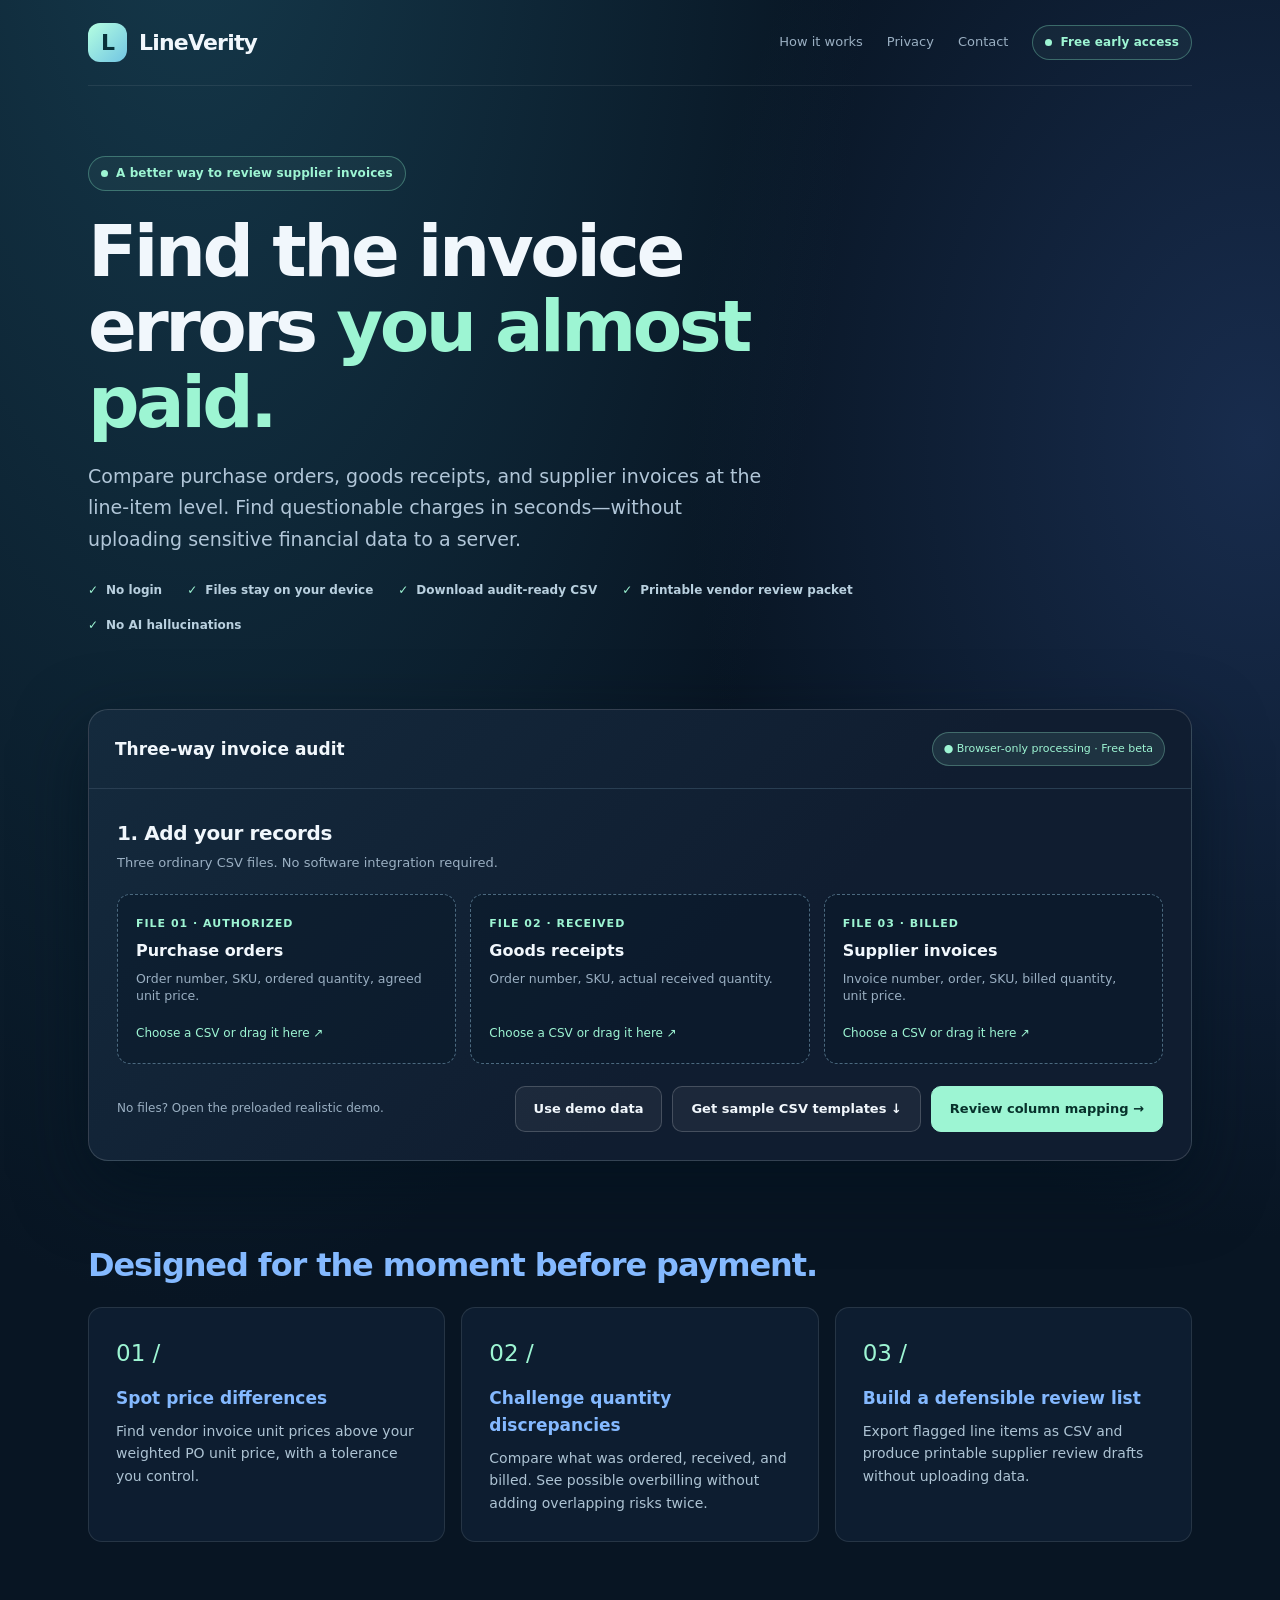
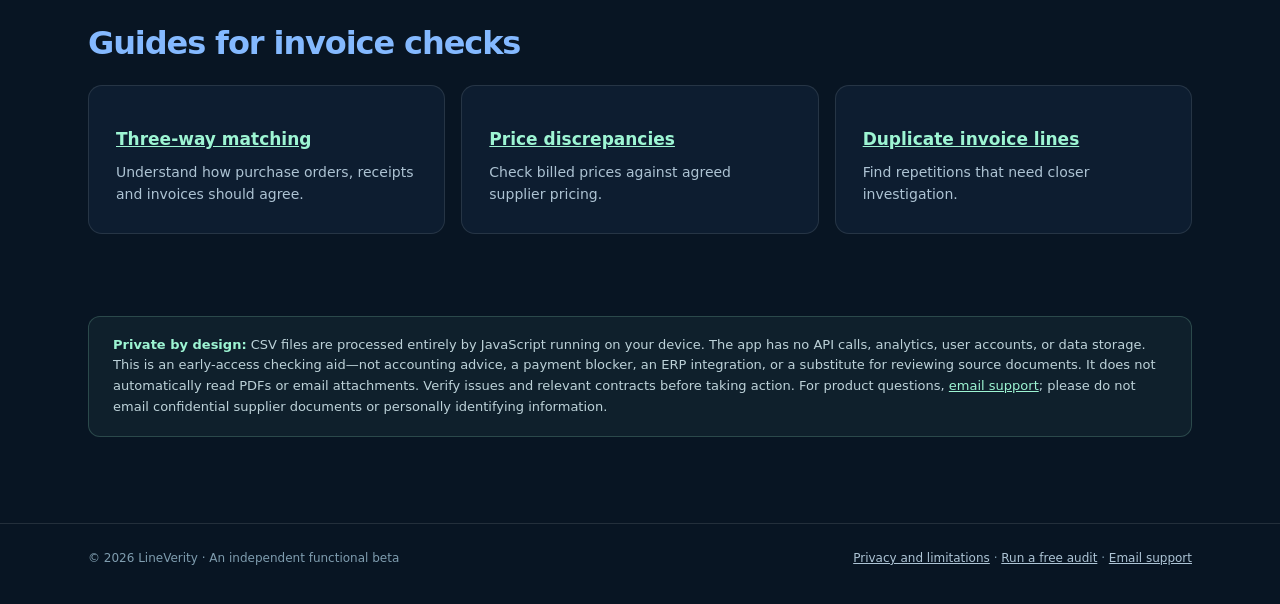
==== index.html @ 04eff2ba "Add isolated LineVerity static website for free Render hosting" ====
<!doctype html>
<html lang="en"><head><meta charset="utf-8"><meta name="viewport" content="width=device-width, initial-scale=1">
<meta name="theme-color" content="#081523"><meta name="description" content="LineVerity privately compares CSV purchase orders, goods receipts and vendor invoices in your browser. Find price differences, invoiced-over-received quantities and possible duplicates. No account or uploads."><title>LineVerity — Find invoice discrepancies before you pay</title>
<link rel="icon" href="favicon.svg" type="image/svg+xml">
<style>
:root{color-scheme:dark;--bg:#081523;--panel:#101f31;--panel2:#14273b;--line:#293e52;--white:#f1f7fc;--muted:#9aafc2;--mint:#9df5d3;--blue:#84b9ff;--orange:#ffc694;--red:#ff9f9f;--shadow:0 24px 70px #02101d99}*{box-sizing:border-box}html{scroll-behavior:smooth}body{margin:0;background:radial-gradient(ellipse at 15% -8%,#15394b 0,transparent 44%),radial-gradient(ellipse at 98% 20%,#182c4d 0,transparent 32%),var(--bg);font:15px/1.6 Inter,ui-sans-serif,system-ui,-apple-system,Segoe UI,Arial;color:var(--white);min-height:100vh}button,input,select{font:inherit}button{cursor:pointer}a{color:var(--mint)}.wrap{max-width:1160px;margin:auto;padding:0 28px}header{height:86px;border-bottom:1px solid #ffffff13;display:flex;align-items:center;justify-content:space-between}.brand{font-size:22px;letter-spacing:-.8px;font-weight:850;color:var(--white);text-decoration:none;display:flex;align-items:center;gap:12px}.mark{width:39px;height:39px;display:inline-grid;place-items:center;background:linear-gradient(135deg,#b5ffe1,#71c5e3);border-radius:12px;color:#07313a;font-weight:900;font-size:22px}.nav{display:flex;align-items:center;gap:24px;font-size:13px}.nav a{color:var(--muted);text-decoration:none}.tag{display:inline-flex;align-items:center;gap:8px;border:1px solid #75ceaf67;color:var(--mint);padding:7px 12px;font-size:12px;border-radius:90px;background:#9ef7d20c;font-weight:650;letter-spacing:.1px}.dot{width:7px;height:7px;border-radius:50%;background:var(--mint)}.hero{padding:70px 0 44px;max-width:800px}.hero h1{font-size:clamp(40px,6vw,72px);letter-spacing:-3.5px;line-height:1.045;margin:23px 0 21px;font-weight:820}.hero h1 span{color:var(--mint)}.hero p{color:#b1c6d8;font-size:19px;line-height:1.65;max-width:680px}.proof{display:flex;flex-wrap:wrap;gap:16px 25px;color:#b9d0df;font-size:12px;font-weight:600;margin-top:26px}.proof span:before{content:'✓';margin-right:8px;color:var(--mint)}.workbench{background:linear-gradient(135deg,#142a3d,#101d30 60%);box-shadow:var(--shadow);border:1px solid #ffffff26;border-radius:20px;overflow:hidden;margin:30px 0 85px}.topbar{display:flex;justify-content:space-between;align-items:center;padding:22px 26px;border-bottom:1px solid var(--line);gap:12px;flex-wrap:wrap}.topbar strong{font-size:17px}.muted{color:var(--muted)}.tiny{font-size:12px}.pill{font-size:11px;border-radius:99px;background:#9df5d31a;border:1px solid #9df5d34a;color:var(--mint);padding:7px 11px}.stage{padding:28px}.sectionhead{display:flex;justify-content:space-between;align-items:baseline;gap:12px}.sectionhead h2{margin:0;font-size:20px;letter-spacing:-.4px}.sectionhead p{margin:4px 0 20px;color:var(--muted);font-size:13px}.files{display:grid;grid-template-columns:repeat(3,1fr);gap:14px}.drop{border:1px dashed #4b697f;border-radius:13px;min-height:170px;padding:20px 18px;background:#08182770;display:flex;flex-direction:column;gap:6px;transition:all .15s;cursor:pointer}.drop:hover,.drop.over{background:#16374b;border-color:var(--mint)}.drop.loaded{border-style:solid;border-color:#91e7c49a;background:#16453630}.drop input{display:none}.drop .number{font-size:11px;color:var(--mint);font-weight:750;letter-spacing:1px}.drop strong{font-size:16px}.drop small{line-height:1.4;color:var(--muted)}.drop .stat{margin-top:auto;font-size:12px;color:var(--mint)}.actions{display:flex;align-items:center;justify-content:space-between;gap:14px;margin-top:22px;flex-wrap:wrap}.actions p{color:var(--muted);font-size:12px;margin:0}.btn{border:1px solid #ffffff2e;padding:12px 18px;border-radius:10px;color:var(--white);background:#ffffff0d;font-weight:700;font-size:13px;transition:.12s}.btn:hover{background:#ffffff22}.btn.primary{background:var(--mint);color:#07312b;border-color:var(--mint)}.btn.primary:hover{background:#ccffe9}.btn:disabled{opacity:.5;cursor:not-allowed}.buttons{display:flex;gap:10px;flex-wrap:wrap}.mapping{margin-top:22px;display:none;border-top:1px solid var(--line);padding-top:24px}.mapping.visible{display:block}.mapping-grids{display:grid;grid-template-columns:repeat(3,1fr);gap:14px}.map-group{border:1px solid var(--line);border-radius:13px;background:#08182790;padding:16px}.map-group h3{margin:0 0 14px;font-size:13px}.map-row{margin:9px 0}.map-row label{font-size:11px;color:#b7cddd;display:block;margin-bottom:3px}.map-row select{width:100%;background:#162b41;color:var(--white);border:1px solid #395066;padding:8px;border-radius:7px;font-size:12px}.advanced{margin-top:14px;display:flex;align-items:center;gap:14px;flex-wrap:wrap}.advanced input{width:90px;background:#081827;color:white;border:1px solid #395066;padding:7px;border-radius:6px}.alert{display:none;margin:16px 0 0;border:1px solid #ffb8a758;border-radius:10px;background:#4b252544;color:#ffd6c6;padding:13px 16px;font-size:13px}.alert.visible{display:block}.results{display:none;border-top:1px solid var(--line);padding:28px}.results.visible{display:block}.metrics{display:grid;grid-template-columns:repeat(4,1fr);gap:12px}.metric{border:1px solid var(--line);border-radius:12px;padding:18px;background:#08182799}.metric b{display:block;font-size:28px;line-height:1.3;letter-spacing:-1px}.metric small{color:var(--muted)}.metric.emphasis b{color:var(--mint)}.resulthead{display:flex;align-items:center;justify-content:space-between;gap:12px;flex-wrap:wrap;margin:28px 0 14px}.resulthead h3{margin:0;font-size:17px}.tablewrap{overflow:auto;border:1px solid var(--line);border-radius:10px}table{width:100%;border-collapse:collapse;min-width:860px;font-size:12px}th,td{padding:12px 14px;text-align:left;border-bottom:1px solid #ffffff15;vertical-align:top}th{background:#21354a;color:#c6daea;font-size:11px;letter-spacing:.4px;text-transform:uppercase}tr:last-child td{border-bottom:0}td{color:#dce9f2}.issuecode{font-weight:750;color:var(--orange)}.high{color:var(--red)}.review{color:var(--orange)}.info{color:var(--blue)}.disclaimer{margin-top:18px;padding:15px 18px;background:#203247;border-radius:10px;color:#bcd0e1;font-size:12px;line-height:1.65}section.info{padding:0 0 82px}.info h2{font-size:32px;line-height:1.2;letter-spacing:-1.1px;margin:0 0 22px}.value-grid{display:grid;grid-template-columns:repeat(3,1fr);gap:16px}.value{background:#102236b9;border:1px solid #ffffff1a;border-radius:14px;padding:27px}.value span{font-size:23px;color:var(--mint)}.value h3{margin:13px 0 8px;font-size:17px}.value p{color:#adc3d3;margin:0;font-size:14px}.footer{border-top:1px solid #ffffff1c;padding:25px 0 36px;color:#7f9daf;font-size:12px}.footer .wrap{display:flex;gap:12px;justify-content:space-between;flex-wrap:wrap}.footer a{color:#adc4d5}.note{padding:18px 24px;border-radius:12px;background:#9df5d30d;border:1px solid #9df5d330;color:#bdd2d9;margin:0 0 86px;font-size:13px}.note strong{color:var(--mint)}.checkbox{display:flex;gap:8px;align-items:center} .sr-only{position:absolute;width:1px;height:1px;padding:0;margin:-1px;overflow:hidden;clip:rect(0,0,0,0);white-space:nowrap;border:0}
@media(max-width:850px){.files,.mapping-grids,.value-grid{grid-template-columns:1fr}.metrics{grid-template-columns:1fr 1fr}.hero{padding-top:42px}.hero h1{letter-spacing:-2px}.nav a{display:none}.stage{padding:20px}.results{padding:20px}.topbar{padding:18px 20px}}
@media(max-width:470px){.metrics{grid-template-columns:1fr 1fr}.metric{padding:13px}.metric b{font-size:23px}.hero p{font-size:16px}.btn{padding:11px 13px}}
</style></head>
<body><div class="wrap"><header><a href="#" class="brand"><span class="mark">L</span> LineVerity</a><nav class="nav"><a href="#how">How it works</a><a href="#privacy">Privacy</a><a href="mailto:brendenlea05ai@gmail.com?subject=LineVerity%20support">Contact</a><span class="tag"><span class="dot"></span> Free early access</span></nav></header>
<main><div class="hero"><span class="tag"><span class="dot"></span> A better way to review supplier invoices</span><h1>Find the invoice errors <span>you almost paid.</span></h1><p>Compare purchase orders, goods receipts, and supplier invoices at the line-item level. Find questionable charges in seconds—without uploading sensitive financial data to a server.</p><div class="proof"><span>No login</span><span>Files stay on your device</span><span>Download audit-ready CSV</span><span>Printable vendor review packet</span><span>No AI hallucinations</span></div></div>
<div class="workbench" id="app"><div class="topbar"><strong>Three-way invoice audit</strong><div class="pill">● Browser-only processing · Free beta</div></div><div class="stage"><div class="sectionhead"><div><h2>1. Add your records</h2><p>Three ordinary CSV files. No software integration required.</p></div></div><div class="files">
<label class="drop" id="drop-po"><span class="number">FILE 01 · AUTHORIZED</span><strong>Purchase orders</strong><small>Order number, SKU, ordered quantity, agreed unit price.</small><input type="file" id="file-po" accept=".csv,text/csv"><span class="stat" id="stat-po">Choose a CSV or drag it here ↗</span></label>
<label class="drop" id="drop-receipts"><span class="number">FILE 02 · RECEIVED</span><strong>Goods receipts</strong><small>Order number, SKU, actual received quantity.</small><input type="file" id="file-receipts" accept=".csv,text/csv"><span class="stat" id="stat-receipts">Choose a CSV or drag it here ↗</span></label>
<label class="drop" id="drop-invoices"><span class="number">FILE 03 · BILLED</span><strong>Supplier invoices</strong><small>Invoice number, order, SKU, billed quantity, unit price.</small><input type="file" id="file-invoices" accept=".csv,text/csv"><span class="stat" id="stat-invoices">Choose a CSV or drag it here ↗</span></label></div>
<div class="actions"><p>No files? Open the preloaded realistic demo.</p><div class="buttons"><button class="btn" id="demo">Use demo data</button><button class="btn" id="template">Get sample CSV templates ↓</button><button class="btn primary" id="mapButton">Review column mapping →</button></div></div>
<div class="mapping" id="mapping"><div class="sectionhead"><div><h2>2. Confirm column mapping</h2><p>We detect common headers. Change any incorrect match before running.</p></div></div><div class="mapping-grids" id="mappingGrids"></div><div class="advanced"><label>Unit price tolerance ($ / unit): <input type="number" id="tolerance" value="0.01" min="0" step="0.01"></label><span class="tiny muted">Strict PO + SKU matching · Accepted quantities only · No automatic approvals</span></div><div class="actions"><p>Large files run locally in your browser, not in the cloud.</p><button class="btn primary" id="run">Run private audit →</button></div></div><div class="alert" role="alert" id="error"></div></div>
<div class="results" id="results"><div class="sectionhead"><div><h2>3. Your audit report</h2><p>Amounts are potential discrepancies to investigate—not guaranteed recoveries.</p></div></div><div class="metrics"><div class="metric emphasis"><b id="exposure">$0</b><small>Possible exposure*</small></div><div class="metric"><b id="flagged">0</b><small>Flagged PO / SKU combinations</small></div><div class="metric"><b id="review">0</b><small>Other combinations needing review</small></div><div class="metric"><b id="matched">0</b><small>Fully matched combinations</small></div></div><div class="resulthead"><h3>Discrepancies and review notes</h3><div class="buttons"><button class="btn" id="copySummary">Copy summary</button><button class="btn" id="packet">Download review packet ↓</button><button class="btn primary" id="downloadReport">Download report CSV ↓</button></div></div><div class="tablewrap"><table><thead><tr><th>Priority</th><th>Issue</th><th>Purchase order</th><th>SKU</th><th>Poss. exposure</th><th>What to check</th></tr></thead><tbody id="issueTable"></tbody></table></div><p class="disclaimer" id="reportDisclaimer"></p></div></div>
<section class="info" id="how"><h2>Designed for the moment before payment.</h2><div class="value-grid"><div class="value"><span>01 /</span><h3>Spot price differences</h3><p>Find vendor invoice unit prices above your weighted PO unit price, with a tolerance you control.</p></div><div class="value"><span>02 /</span><h3>Challenge quantity discrepancies</h3><p>Compare what was ordered, received, and billed. See possible overbilling without adding overlapping risks twice.</p></div><div class="value"><span>03 /</span><h3>Build a defensible review list</h3><p>Export flagged line items as CSV and produce printable supplier review drafts without uploading data.</p></div></div></section>
<section class="info" id="guides"><h2>Guides for invoice checks</h2><div class="value-grid"><div class="value"><h3><a href="/guides/three-way-match.html">Three-way matching</a></h3><p>Understand how purchase orders, receipts and invoices should agree.</p></div><div class="value"><h3><a href="/guides/invoice-price-variance.html">Price discrepancies</a></h3><p>Check billed prices against agreed supplier pricing.</p></div><div class="value"><h3><a href="/guides/duplicate-invoice-lines.html">Duplicate invoice lines</a></h3><p>Find repetitions that need closer investigation.</p></div></div></section><div class="note" id="privacy"><strong>Private by design:</strong> CSV files are processed entirely by JavaScript running on your device. The app has no API calls, analytics, user accounts, or data storage. This is an early-access checking aid—not accounting advice, a payment blocker, an ERP integration, or a substitute for reviewing source documents. It does not automatically read PDFs or email attachments. Verify issues and relevant contracts before taking action. For product questions, <a href="mailto:brendenlea05ai@gmail.com?subject=LineVerity%20support">email support</a>; please do not email confidential supplier documents or personally identifying information.</div>
</main></div><footer class="footer"><div class="wrap"><div>© 2026 LineVerity · An independent functional beta</div><div><a href="#privacy">Privacy and limitations</a> · <a href="#app">Run a free audit</a> · <a href="mailto:brendenlea05ai@gmail.com?subject=LineVerity%20support">Email support</a></div></div></footer>
<script src="engine.js"></script><script src="packet.js"></script><script src="app.js"></script></body></html>
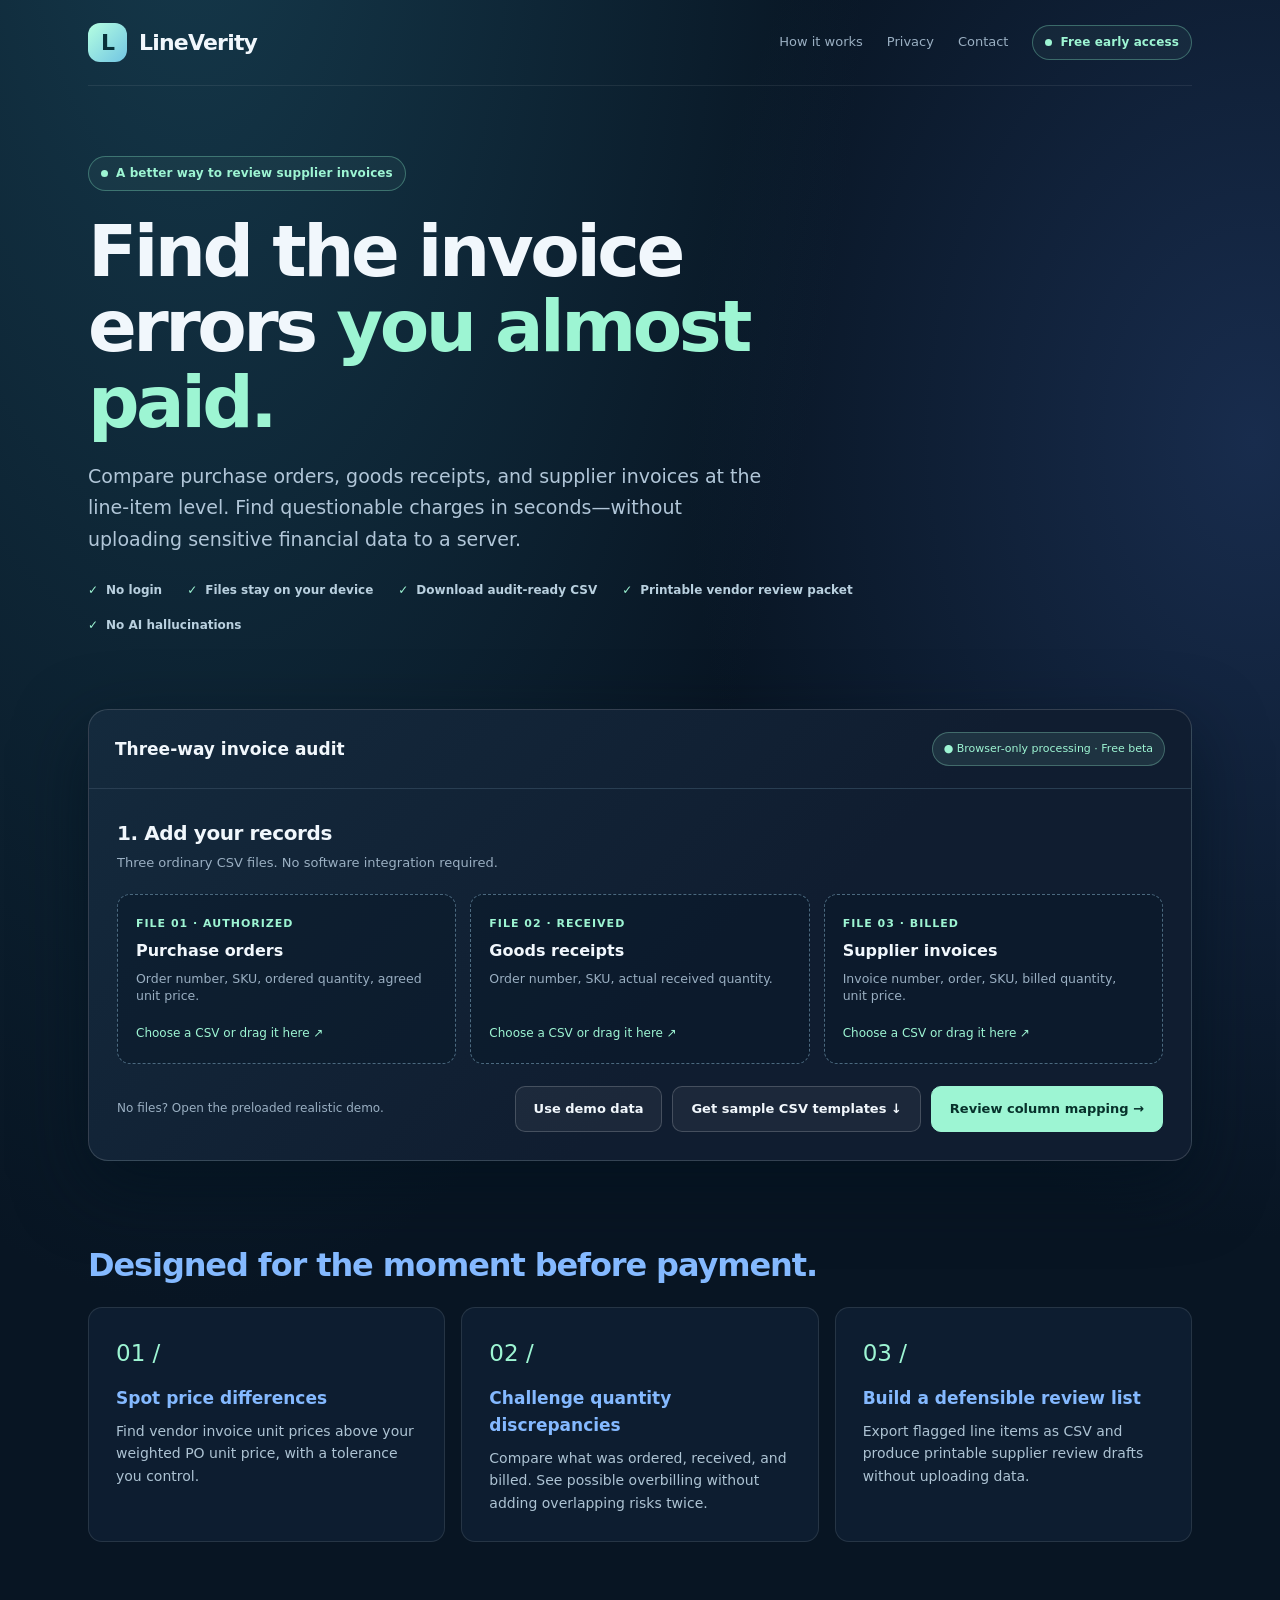
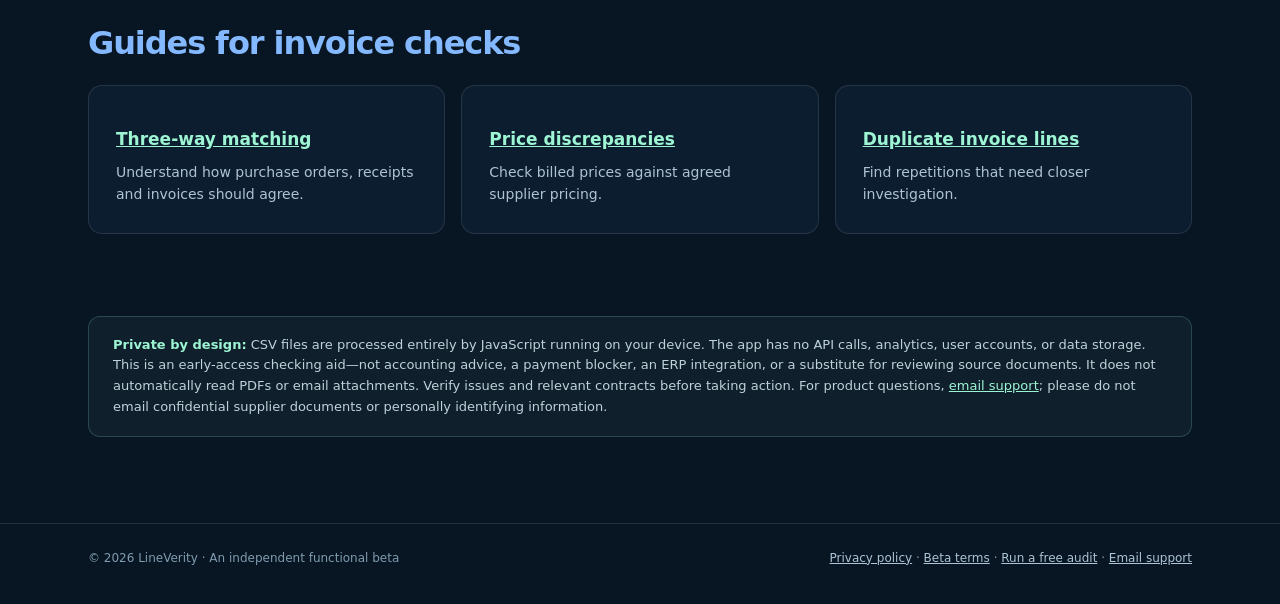
==== commit 5630af70: "Link beta terms and privacy from LineVerity homepage" ====
--- a/index.html
+++ b/index.html
@@ -18,5 +18,5 @@
 <div class="results" id="results"><div class="sectionhead"><div><h2>3. Your audit report</h2><p>Amounts are potential discrepancies to investigate—not guaranteed recoveries.</p></div></div><div class="metrics"><div class="metric emphasis"><b id="exposure">$0</b><small>Possible exposure*</small></div><div class="metric"><b id="flagged">0</b><small>Flagged PO / SKU combinations</small></div><div class="metric"><b id="review">0</b><small>Other combinations needing review</small></div><div class="metric"><b id="matched">0</b><small>Fully matched combinations</small></div></div><div class="resulthead"><h3>Discrepancies and review notes</h3><div class="buttons"><button class="btn" id="copySummary">Copy summary</button><button class="btn" id="packet">Download review packet ↓</button><button class="btn primary" id="downloadReport">Download report CSV ↓</button></div></div><div class="tablewrap"><table><thead><tr><th>Priority</th><th>Issue</th><th>Purchase order</th><th>SKU</th><th>Poss. exposure</th><th>What to check</th></tr></thead><tbody id="issueTable"></tbody></table></div><p class="disclaimer" id="reportDisclaimer"></p></div></div>
 <section class="info" id="how"><h2>Designed for the moment before payment.</h2><div class="value-grid"><div class="value"><span>01 /</span><h3>Spot price differences</h3><p>Find vendor invoice unit prices above your weighted PO unit price, with a tolerance you control.</p></div><div class="value"><span>02 /</span><h3>Challenge quantity discrepancies</h3><p>Compare what was ordered, received, and billed. See possible overbilling without adding overlapping risks twice.</p></div><div class="value"><span>03 /</span><h3>Build a defensible review list</h3><p>Export flagged line items as CSV and produce printable supplier review drafts without uploading data.</p></div></div></section>
 <section class="info" id="guides"><h2>Guides for invoice checks</h2><div class="value-grid"><div class="value"><h3><a href="/guides/three-way-match.html">Three-way matching</a></h3><p>Understand how purchase orders, receipts and invoices should agree.</p></div><div class="value"><h3><a href="/guides/invoice-price-variance.html">Price discrepancies</a></h3><p>Check billed prices against agreed supplier pricing.</p></div><div class="value"><h3><a href="/guides/duplicate-invoice-lines.html">Duplicate invoice lines</a></h3><p>Find repetitions that need closer investigation.</p></div></div></section><div class="note" id="privacy"><strong>Private by design:</strong> CSV files are processed entirely by JavaScript running on your device. The app has no API calls, analytics, user accounts, or data storage. This is an early-access checking aid—not accounting advice, a payment blocker, an ERP integration, or a substitute for reviewing source documents. It does not automatically read PDFs or email attachments. Verify issues and relevant contracts before taking action. For product questions, <a href="mailto:brendenlea05ai@gmail.com?subject=LineVerity%20support">email support</a>; please do not email confidential supplier documents or personally identifying information.</div>
-</main></div><footer class="footer"><div class="wrap"><div>© 2026 LineVerity · An independent functional beta</div><div><a href="#privacy">Privacy and limitations</a> · <a href="#app">Run a free audit</a> · <a href="mailto:brendenlea05ai@gmail.com?subject=LineVerity%20support">Email support</a></div></div></footer>
-<script src="engine.js"></script><script src="packet.js"></script><script src="app.js"></script></body></html>
+</main></div><footer class="footer"><div class="wrap"><div>© 2026 LineVerity · An independent functional beta</div><div><a href="/privacy.html">Privacy policy</a> · <a href="/terms.html">Beta terms</a> · <a href="#app">Run a free audit</a> · <a href="mailto:brendenlea05ai@gmail.com?subject=LineVerity%20support">Email support</a></div></div></footer>
+<script src="engine.js"></script><script src="packet.js"></script><script src="app.js"></script></body></html>
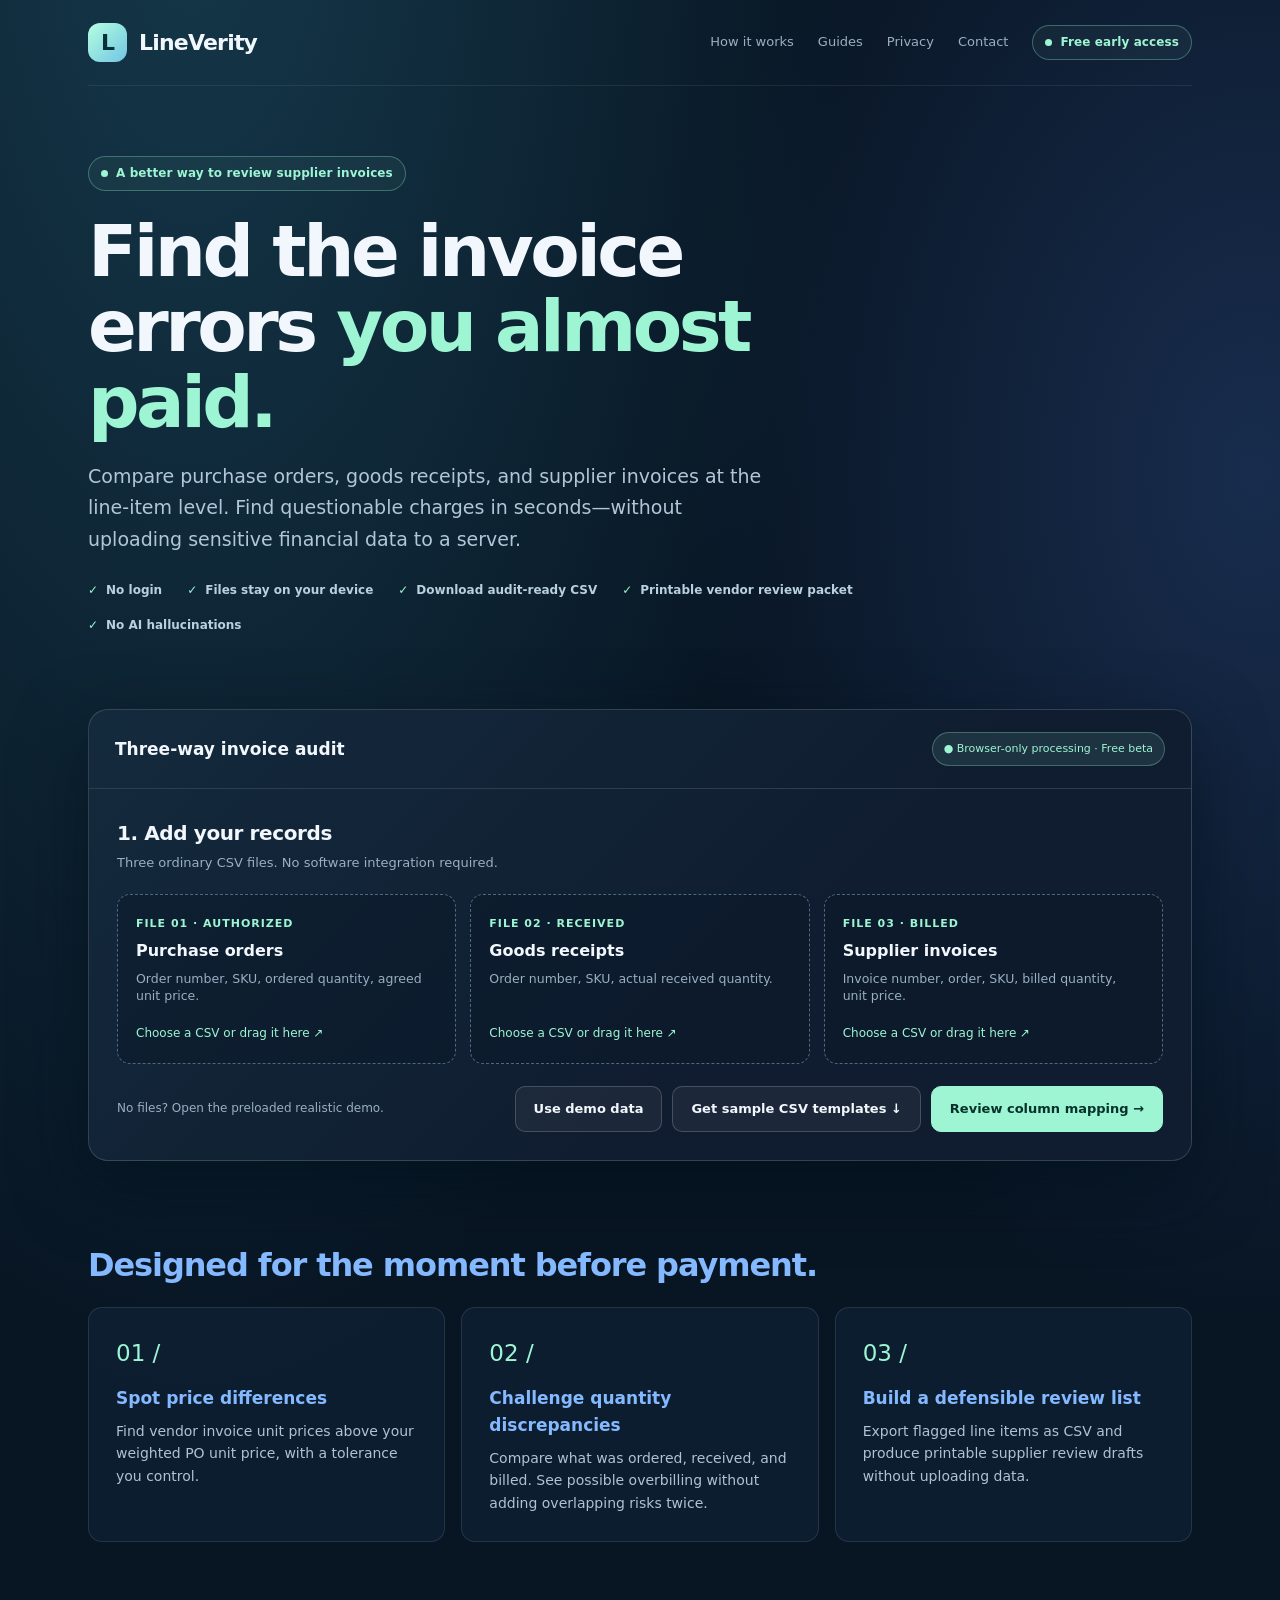
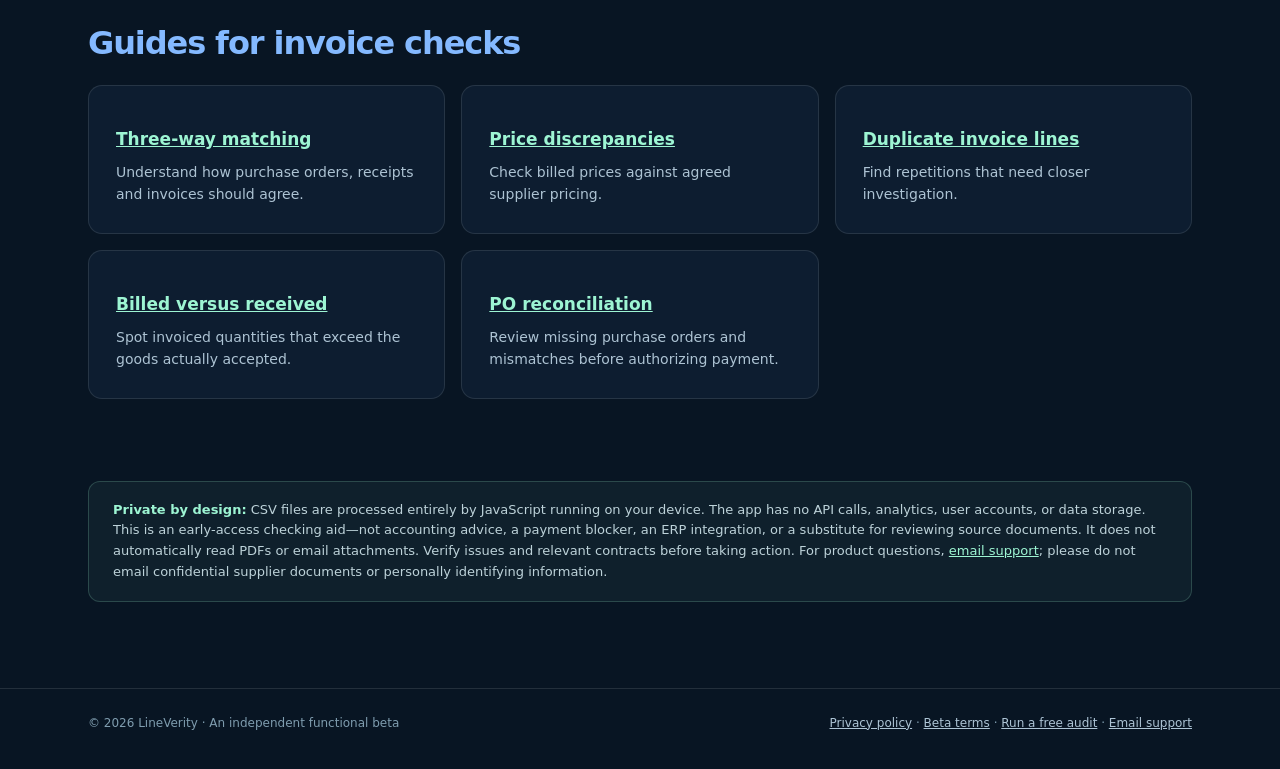
==== commit 9f059b82: "Add canonical metadata and surface complete invoice review guide set" ====
--- a/index.html
+++ b/index.html
@@ -1,13 +1,13 @@
 <!doctype html>
 <html lang="en"><head><meta charset="utf-8"><meta name="viewport" content="width=device-width, initial-scale=1">
-<meta name="theme-color" content="#081523"><meta name="description" content="LineVerity privately compares CSV purchase orders, goods receipts and vendor invoices in your browser. Find price differences, invoiced-over-received quantities and possible duplicates. No account or uploads."><title>LineVerity — Find invoice discrepancies before you pay</title>
+<meta name="theme-color" content="#081523"><link rel="canonical" href="https://earnest-sprite-f58253.netlify.app/"><meta property="og:type" content="website"><meta property="og:title" content="LineVerity — Free private invoice CSV checker"><meta property="og:description" content="Compare purchase orders, receiving records and vendor invoices locally in your browser. Download a discrepancy report without uploading sensitive CSVs."><meta property="og:url" content="https://earnest-sprite-f58253.netlify.app/"><meta name="description" content="LineVerity privately compares CSV purchase orders, goods receipts and vendor invoices in your browser. Find price differences, invoiced-over-received quantities and possible duplicates. No account or uploads."><title>LineVerity — Find invoice discrepancies before you pay</title>
 <link rel="icon" href="favicon.svg" type="image/svg+xml">
 <style>
 :root{color-scheme:dark;--bg:#081523;--panel:#101f31;--panel2:#14273b;--line:#293e52;--white:#f1f7fc;--muted:#9aafc2;--mint:#9df5d3;--blue:#84b9ff;--orange:#ffc694;--red:#ff9f9f;--shadow:0 24px 70px #02101d99}*{box-sizing:border-box}html{scroll-behavior:smooth}body{margin:0;background:radial-gradient(ellipse at 15% -8%,#15394b 0,transparent 44%),radial-gradient(ellipse at 98% 20%,#182c4d 0,transparent 32%),var(--bg);font:15px/1.6 Inter,ui-sans-serif,system-ui,-apple-system,Segoe UI,Arial;color:var(--white);min-height:100vh}button,input,select{font:inherit}button{cursor:pointer}a{color:var(--mint)}.wrap{max-width:1160px;margin:auto;padding:0 28px}header{height:86px;border-bottom:1px solid #ffffff13;display:flex;align-items:center;justify-content:space-between}.brand{font-size:22px;letter-spacing:-.8px;font-weight:850;color:var(--white);text-decoration:none;display:flex;align-items:center;gap:12px}.mark{width:39px;height:39px;display:inline-grid;place-items:center;background:linear-gradient(135deg,#b5ffe1,#71c5e3);border-radius:12px;color:#07313a;font-weight:900;font-size:22px}.nav{display:flex;align-items:center;gap:24px;font-size:13px}.nav a{color:var(--muted);text-decoration:none}.tag{display:inline-flex;align-items:center;gap:8px;border:1px solid #75ceaf67;color:var(--mint);padding:7px 12px;font-size:12px;border-radius:90px;background:#9ef7d20c;font-weight:650;letter-spacing:.1px}.dot{width:7px;height:7px;border-radius:50%;background:var(--mint)}.hero{padding:70px 0 44px;max-width:800px}.hero h1{font-size:clamp(40px,6vw,72px);letter-spacing:-3.5px;line-height:1.045;margin:23px 0 21px;font-weight:820}.hero h1 span{color:var(--mint)}.hero p{color:#b1c6d8;font-size:19px;line-height:1.65;max-width:680px}.proof{display:flex;flex-wrap:wrap;gap:16px 25px;color:#b9d0df;font-size:12px;font-weight:600;margin-top:26px}.proof span:before{content:'✓';margin-right:8px;color:var(--mint)}.workbench{background:linear-gradient(135deg,#142a3d,#101d30 60%);box-shadow:var(--shadow);border:1px solid #ffffff26;border-radius:20px;overflow:hidden;margin:30px 0 85px}.topbar{display:flex;justify-content:space-between;align-items:center;padding:22px 26px;border-bottom:1px solid var(--line);gap:12px;flex-wrap:wrap}.topbar strong{font-size:17px}.muted{color:var(--muted)}.tiny{font-size:12px}.pill{font-size:11px;border-radius:99px;background:#9df5d31a;border:1px solid #9df5d34a;color:var(--mint);padding:7px 11px}.stage{padding:28px}.sectionhead{display:flex;justify-content:space-between;align-items:baseline;gap:12px}.sectionhead h2{margin:0;font-size:20px;letter-spacing:-.4px}.sectionhead p{margin:4px 0 20px;color:var(--muted);font-size:13px}.files{display:grid;grid-template-columns:repeat(3,1fr);gap:14px}.drop{border:1px dashed #4b697f;border-radius:13px;min-height:170px;padding:20px 18px;background:#08182770;display:flex;flex-direction:column;gap:6px;transition:all .15s;cursor:pointer}.drop:hover,.drop.over{background:#16374b;border-color:var(--mint)}.drop.loaded{border-style:solid;border-color:#91e7c49a;background:#16453630}.drop input{display:none}.drop .number{font-size:11px;color:var(--mint);font-weight:750;letter-spacing:1px}.drop strong{font-size:16px}.drop small{line-height:1.4;color:var(--muted)}.drop .stat{margin-top:auto;font-size:12px;color:var(--mint)}.actions{display:flex;align-items:center;justify-content:space-between;gap:14px;margin-top:22px;flex-wrap:wrap}.actions p{color:var(--muted);font-size:12px;margin:0}.btn{border:1px solid #ffffff2e;padding:12px 18px;border-radius:10px;color:var(--white);background:#ffffff0d;font-weight:700;font-size:13px;transition:.12s}.btn:hover{background:#ffffff22}.btn.primary{background:var(--mint);color:#07312b;border-color:var(--mint)}.btn.primary:hover{background:#ccffe9}.btn:disabled{opacity:.5;cursor:not-allowed}.buttons{display:flex;gap:10px;flex-wrap:wrap}.mapping{margin-top:22px;display:none;border-top:1px solid var(--line);padding-top:24px}.mapping.visible{display:block}.mapping-grids{display:grid;grid-template-columns:repeat(3,1fr);gap:14px}.map-group{border:1px solid var(--line);border-radius:13px;background:#08182790;padding:16px}.map-group h3{margin:0 0 14px;font-size:13px}.map-row{margin:9px 0}.map-row label{font-size:11px;color:#b7cddd;display:block;margin-bottom:3px}.map-row select{width:100%;background:#162b41;color:var(--white);border:1px solid #395066;padding:8px;border-radius:7px;font-size:12px}.advanced{margin-top:14px;display:flex;align-items:center;gap:14px;flex-wrap:wrap}.advanced input{width:90px;background:#081827;color:white;border:1px solid #395066;padding:7px;border-radius:6px}.alert{display:none;margin:16px 0 0;border:1px solid #ffb8a758;border-radius:10px;background:#4b252544;color:#ffd6c6;padding:13px 16px;font-size:13px}.alert.visible{display:block}.results{display:none;border-top:1px solid var(--line);padding:28px}.results.visible{display:block}.metrics{display:grid;grid-template-columns:repeat(4,1fr);gap:12px}.metric{border:1px solid var(--line);border-radius:12px;padding:18px;background:#08182799}.metric b{display:block;font-size:28px;line-height:1.3;letter-spacing:-1px}.metric small{color:var(--muted)}.metric.emphasis b{color:var(--mint)}.resulthead{display:flex;align-items:center;justify-content:space-between;gap:12px;flex-wrap:wrap;margin:28px 0 14px}.resulthead h3{margin:0;font-size:17px}.tablewrap{overflow:auto;border:1px solid var(--line);border-radius:10px}table{width:100%;border-collapse:collapse;min-width:860px;font-size:12px}th,td{padding:12px 14px;text-align:left;border-bottom:1px solid #ffffff15;vertical-align:top}th{background:#21354a;color:#c6daea;font-size:11px;letter-spacing:.4px;text-transform:uppercase}tr:last-child td{border-bottom:0}td{color:#dce9f2}.issuecode{font-weight:750;color:var(--orange)}.high{color:var(--red)}.review{color:var(--orange)}.info{color:var(--blue)}.disclaimer{margin-top:18px;padding:15px 18px;background:#203247;border-radius:10px;color:#bcd0e1;font-size:12px;line-height:1.65}section.info{padding:0 0 82px}.info h2{font-size:32px;line-height:1.2;letter-spacing:-1.1px;margin:0 0 22px}.value-grid{display:grid;grid-template-columns:repeat(3,1fr);gap:16px}.value{background:#102236b9;border:1px solid #ffffff1a;border-radius:14px;padding:27px}.value span{font-size:23px;color:var(--mint)}.value h3{margin:13px 0 8px;font-size:17px}.value p{color:#adc3d3;margin:0;font-size:14px}.footer{border-top:1px solid #ffffff1c;padding:25px 0 36px;color:#7f9daf;font-size:12px}.footer .wrap{display:flex;gap:12px;justify-content:space-between;flex-wrap:wrap}.footer a{color:#adc4d5}.note{padding:18px 24px;border-radius:12px;background:#9df5d30d;border:1px solid #9df5d330;color:#bdd2d9;margin:0 0 86px;font-size:13px}.note strong{color:var(--mint)}.checkbox{display:flex;gap:8px;align-items:center} .sr-only{position:absolute;width:1px;height:1px;padding:0;margin:-1px;overflow:hidden;clip:rect(0,0,0,0);white-space:nowrap;border:0}
 @media(max-width:850px){.files,.mapping-grids,.value-grid{grid-template-columns:1fr}.metrics{grid-template-columns:1fr 1fr}.hero{padding-top:42px}.hero h1{letter-spacing:-2px}.nav a{display:none}.stage{padding:20px}.results{padding:20px}.topbar{padding:18px 20px}}
 @media(max-width:470px){.metrics{grid-template-columns:1fr 1fr}.metric{padding:13px}.metric b{font-size:23px}.hero p{font-size:16px}.btn{padding:11px 13px}}
 </style></head>
-<body><div class="wrap"><header><a href="#" class="brand"><span class="mark">L</span> LineVerity</a><nav class="nav"><a href="#how">How it works</a><a href="#privacy">Privacy</a><a href="mailto:brendenlea05ai@gmail.com?subject=LineVerity%20support">Contact</a><span class="tag"><span class="dot"></span> Free early access</span></nav></header>
+<body><div class="wrap"><header><a href="#" class="brand"><span class="mark">L</span> LineVerity</a><nav class="nav"><a href="#how">How it works</a><a href="#guides">Guides</a><a href="#privacy">Privacy</a><a href="mailto:brendenlea05ai@gmail.com?subject=LineVerity%20support">Contact</a><span class="tag"><span class="dot"></span> Free early access</span></nav></header>
 <main><div class="hero"><span class="tag"><span class="dot"></span> A better way to review supplier invoices</span><h1>Find the invoice errors <span>you almost paid.</span></h1><p>Compare purchase orders, goods receipts, and supplier invoices at the line-item level. Find questionable charges in seconds—without uploading sensitive financial data to a server.</p><div class="proof"><span>No login</span><span>Files stay on your device</span><span>Download audit-ready CSV</span><span>Printable vendor review packet</span><span>No AI hallucinations</span></div></div>
 <div class="workbench" id="app"><div class="topbar"><strong>Three-way invoice audit</strong><div class="pill">● Browser-only processing · Free beta</div></div><div class="stage"><div class="sectionhead"><div><h2>1. Add your records</h2><p>Three ordinary CSV files. No software integration required.</p></div></div><div class="files">
 <label class="drop" id="drop-po"><span class="number">FILE 01 · AUTHORIZED</span><strong>Purchase orders</strong><small>Order number, SKU, ordered quantity, agreed unit price.</small><input type="file" id="file-po" accept=".csv,text/csv"><span class="stat" id="stat-po">Choose a CSV or drag it here ↗</span></label>
@@ -17,6 +17,6 @@
 <div class="mapping" id="mapping"><div class="sectionhead"><div><h2>2. Confirm column mapping</h2><p>We detect common headers. Change any incorrect match before running.</p></div></div><div class="mapping-grids" id="mappingGrids"></div><div class="advanced"><label>Unit price tolerance ($ / unit): <input type="number" id="tolerance" value="0.01" min="0" step="0.01"></label><span class="tiny muted">Strict PO + SKU matching · Accepted quantities only · No automatic approvals</span></div><div class="actions"><p>Large files run locally in your browser, not in the cloud.</p><button class="btn primary" id="run">Run private audit →</button></div></div><div class="alert" role="alert" id="error"></div></div>
 <div class="results" id="results"><div class="sectionhead"><div><h2>3. Your audit report</h2><p>Amounts are potential discrepancies to investigate—not guaranteed recoveries.</p></div></div><div class="metrics"><div class="metric emphasis"><b id="exposure">$0</b><small>Possible exposure*</small></div><div class="metric"><b id="flagged">0</b><small>Flagged PO / SKU combinations</small></div><div class="metric"><b id="review">0</b><small>Other combinations needing review</small></div><div class="metric"><b id="matched">0</b><small>Fully matched combinations</small></div></div><div class="resulthead"><h3>Discrepancies and review notes</h3><div class="buttons"><button class="btn" id="copySummary">Copy summary</button><button class="btn" id="packet">Download review packet ↓</button><button class="btn primary" id="downloadReport">Download report CSV ↓</button></div></div><div class="tablewrap"><table><thead><tr><th>Priority</th><th>Issue</th><th>Purchase order</th><th>SKU</th><th>Poss. exposure</th><th>What to check</th></tr></thead><tbody id="issueTable"></tbody></table></div><p class="disclaimer" id="reportDisclaimer"></p></div></div>
 <section class="info" id="how"><h2>Designed for the moment before payment.</h2><div class="value-grid"><div class="value"><span>01 /</span><h3>Spot price differences</h3><p>Find vendor invoice unit prices above your weighted PO unit price, with a tolerance you control.</p></div><div class="value"><span>02 /</span><h3>Challenge quantity discrepancies</h3><p>Compare what was ordered, received, and billed. See possible overbilling without adding overlapping risks twice.</p></div><div class="value"><span>03 /</span><h3>Build a defensible review list</h3><p>Export flagged line items as CSV and produce printable supplier review drafts without uploading data.</p></div></div></section>
-<section class="info" id="guides"><h2>Guides for invoice checks</h2><div class="value-grid"><div class="value"><h3><a href="/guides/three-way-match.html">Three-way matching</a></h3><p>Understand how purchase orders, receipts and invoices should agree.</p></div><div class="value"><h3><a href="/guides/invoice-price-variance.html">Price discrepancies</a></h3><p>Check billed prices against agreed supplier pricing.</p></div><div class="value"><h3><a href="/guides/duplicate-invoice-lines.html">Duplicate invoice lines</a></h3><p>Find repetitions that need closer investigation.</p></div></div></section><div class="note" id="privacy"><strong>Private by design:</strong> CSV files are processed entirely by JavaScript running on your device. The app has no API calls, analytics, user accounts, or data storage. This is an early-access checking aid—not accounting advice, a payment blocker, an ERP integration, or a substitute for reviewing source documents. It does not automatically read PDFs or email attachments. Verify issues and relevant contracts before taking action. For product questions, <a href="mailto:brendenlea05ai@gmail.com?subject=LineVerity%20support">email support</a>; please do not email confidential supplier documents or personally identifying information.</div>
+<section class="info" id="guides"><h2>Guides for invoice checks</h2><div class="value-grid"><div class="value"><h3><a href="/guides/three-way-match.html">Three-way matching</a></h3><p>Understand how purchase orders, receipts and invoices should agree.</p></div><div class="value"><h3><a href="/guides/invoice-price-variance.html">Price discrepancies</a></h3><p>Check billed prices against agreed supplier pricing.</p></div><div class="value"><h3><a href="/guides/duplicate-invoice-lines.html">Duplicate invoice lines</a></h3><p>Find repetitions that need closer investigation.</p></div><div class="value"><h3><a href="/guides/billed-vs-received.html">Billed versus received</a></h3><p>Spot invoiced quantities that exceed the goods actually accepted.</p></div><div class="value"><h3><a href="/guides/purchase-order-reconciliation.html">PO reconciliation</a></h3><p>Review missing purchase orders and mismatches before authorizing payment.</p></div></div></section><div class="note" id="privacy"><strong>Private by design:</strong> CSV files are processed entirely by JavaScript running on your device. The app has no API calls, analytics, user accounts, or data storage. This is an early-access checking aid—not accounting advice, a payment blocker, an ERP integration, or a substitute for reviewing source documents. It does not automatically read PDFs or email attachments. Verify issues and relevant contracts before taking action. For product questions, <a href="mailto:brendenlea05ai@gmail.com?subject=LineVerity%20support">email support</a>; please do not email confidential supplier documents or personally identifying information.</div>
 </main></div><footer class="footer"><div class="wrap"><div>© 2026 LineVerity · An independent functional beta</div><div><a href="/privacy.html">Privacy policy</a> · <a href="/terms.html">Beta terms</a> · <a href="#app">Run a free audit</a> · <a href="mailto:brendenlea05ai@gmail.com?subject=LineVerity%20support">Email support</a></div></div></footer>
 <script src="engine.js"></script><script src="packet.js"></script><script src="app.js"></script></body></html>
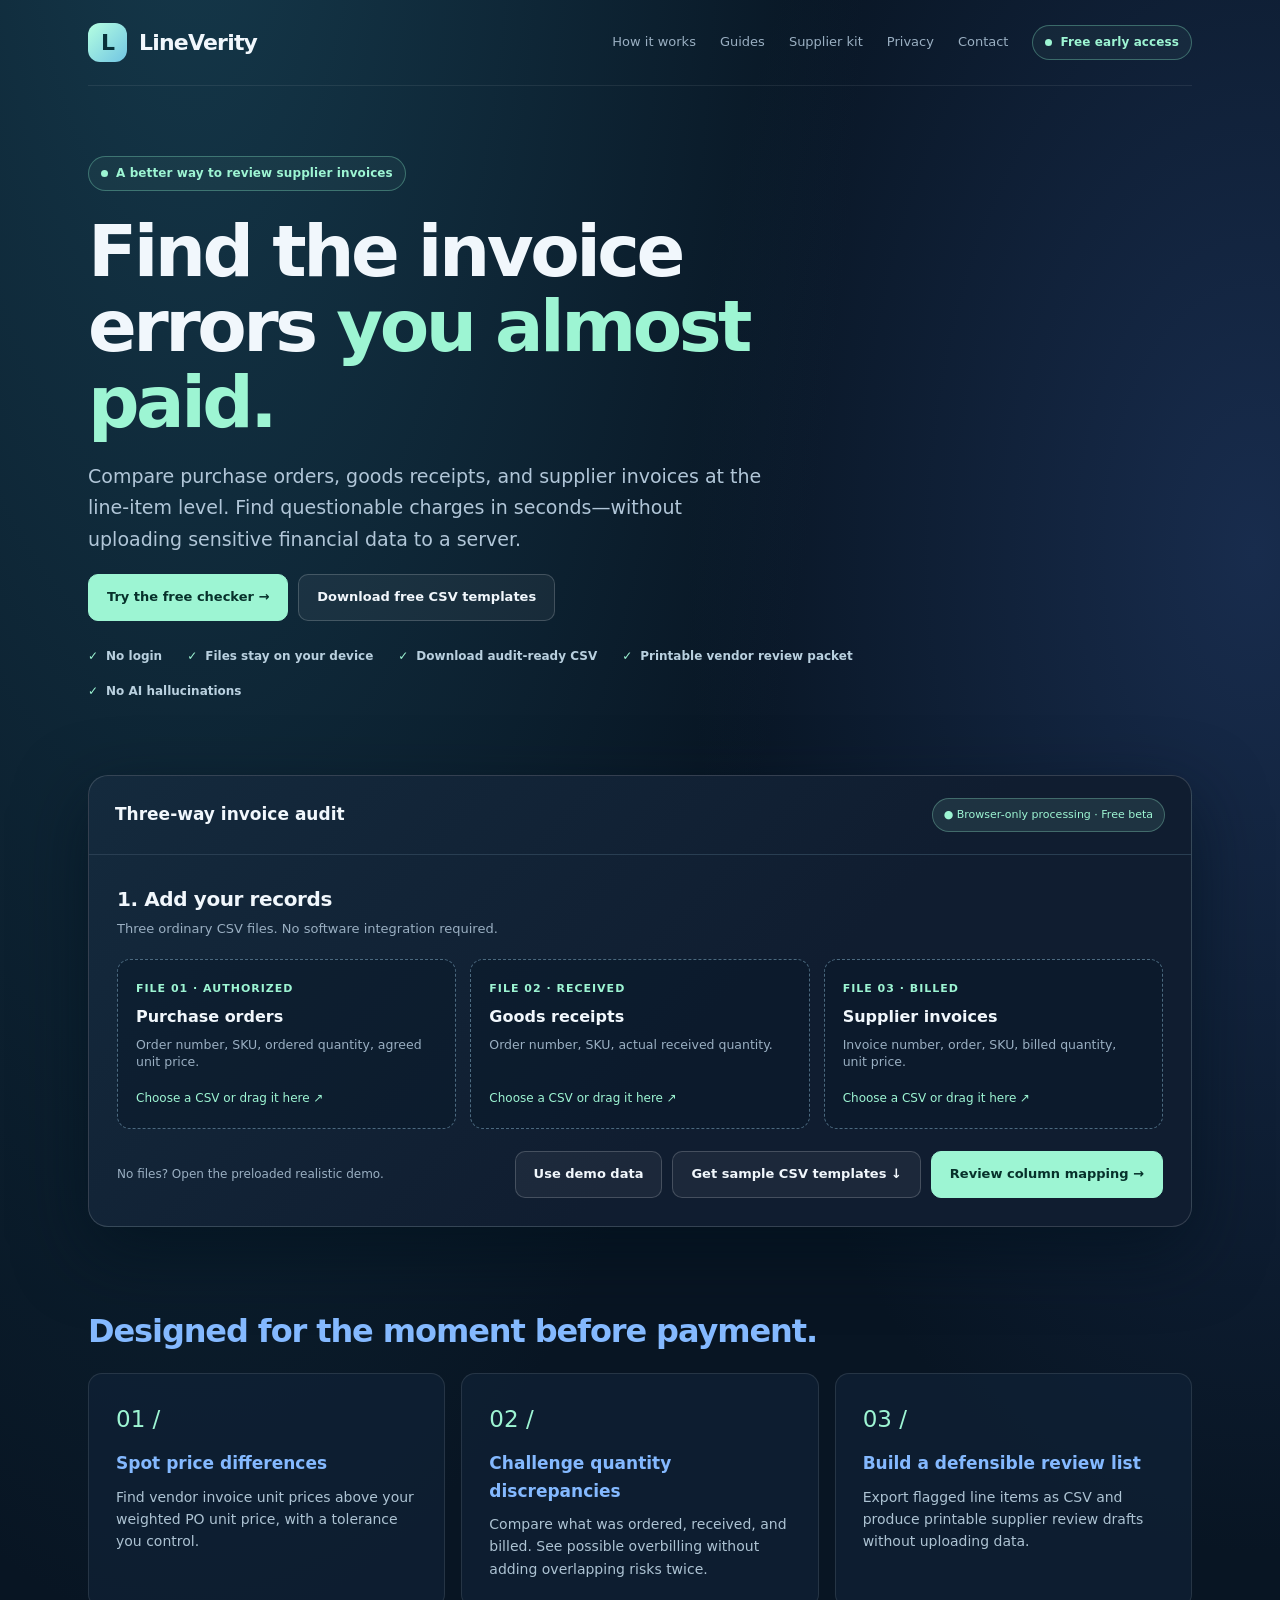
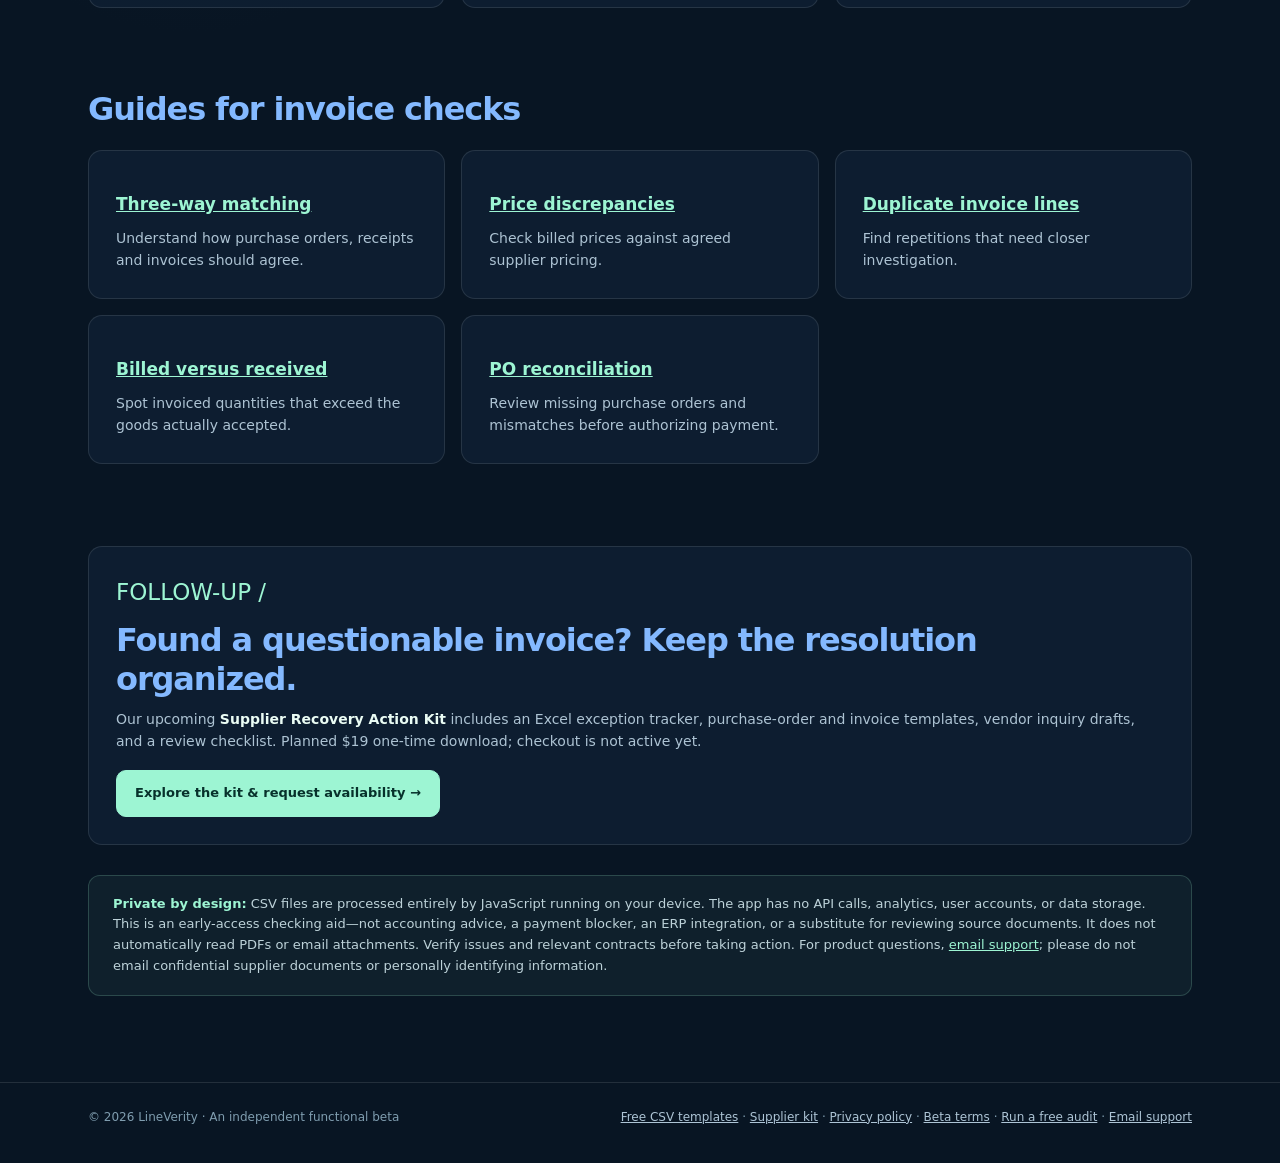
==== commit b5e17e7d: "Add clear free-template CTA and honest Supplier Recovery Kit interest funnel" ====
--- a/index.html
+++ b/index.html
@@ -7,8 +7,8 @@
 @media(max-width:850px){.files,.mapping-grids,.value-grid{grid-template-columns:1fr}.metrics{grid-template-columns:1fr 1fr}.hero{padding-top:42px}.hero h1{letter-spacing:-2px}.nav a{display:none}.stage{padding:20px}.results{padding:20px}.topbar{padding:18px 20px}}
 @media(max-width:470px){.metrics{grid-template-columns:1fr 1fr}.metric{padding:13px}.metric b{font-size:23px}.hero p{font-size:16px}.btn{padding:11px 13px}}
 </style></head>
-<body><div class="wrap"><header><a href="#" class="brand"><span class="mark">L</span> LineVerity</a><nav class="nav"><a href="#how">How it works</a><a href="#guides">Guides</a><a href="#privacy">Privacy</a><a href="mailto:brendenlea05ai@gmail.com?subject=LineVerity%20support">Contact</a><span class="tag"><span class="dot"></span> Free early access</span></nav></header>
-<main><div class="hero"><span class="tag"><span class="dot"></span> A better way to review supplier invoices</span><h1>Find the invoice errors <span>you almost paid.</span></h1><p>Compare purchase orders, goods receipts, and supplier invoices at the line-item level. Find questionable charges in seconds—without uploading sensitive financial data to a server.</p><div class="proof"><span>No login</span><span>Files stay on your device</span><span>Download audit-ready CSV</span><span>Printable vendor review packet</span><span>No AI hallucinations</span></div></div>
+<body><div class="wrap"><header><a href="#" class="brand"><span class="mark">L</span> LineVerity</a><nav class="nav"><a href="#how">How it works</a><a href="#guides">Guides</a><a href="/supplier-recovery-kit.html">Supplier kit</a><a href="#privacy">Privacy</a><a href="mailto:brendenlea05ai@gmail.com?subject=LineVerity%20support">Contact</a><span class="tag"><span class="dot"></span> Free early access</span></nav></header>
+<main><div class="hero"><span class="tag"><span class="dot"></span> A better way to review supplier invoices</span><h1>Find the invoice errors <span>you almost paid.</span></h1><p>Compare purchase orders, goods receipts, and supplier invoices at the line-item level. Find questionable charges in seconds—without uploading sensitive financial data to a server.</p><div style="display:flex;gap:10px;flex-wrap:wrap;margin:18px 0 0"><a class="btn primary" href="#app" style="text-decoration:none">Try the free checker →</a><a class="btn" href="/free-invoice-csv-templates.html" style="text-decoration:none">Download free CSV templates</a></div><div class="proof"><span>No login</span><span>Files stay on your device</span><span>Download audit-ready CSV</span><span>Printable vendor review packet</span><span>No AI hallucinations</span></div></div>
 <div class="workbench" id="app"><div class="topbar"><strong>Three-way invoice audit</strong><div class="pill">● Browser-only processing · Free beta</div></div><div class="stage"><div class="sectionhead"><div><h2>1. Add your records</h2><p>Three ordinary CSV files. No software integration required.</p></div></div><div class="files">
 <label class="drop" id="drop-po"><span class="number">FILE 01 · AUTHORIZED</span><strong>Purchase orders</strong><small>Order number, SKU, ordered quantity, agreed unit price.</small><input type="file" id="file-po" accept=".csv,text/csv"><span class="stat" id="stat-po">Choose a CSV or drag it here ↗</span></label>
 <label class="drop" id="drop-receipts"><span class="number">FILE 02 · RECEIVED</span><strong>Goods receipts</strong><small>Order number, SKU, actual received quantity.</small><input type="file" id="file-receipts" accept=".csv,text/csv"><span class="stat" id="stat-receipts">Choose a CSV or drag it here ↗</span></label>
@@ -17,6 +17,6 @@
 <div class="mapping" id="mapping"><div class="sectionhead"><div><h2>2. Confirm column mapping</h2><p>We detect common headers. Change any incorrect match before running.</p></div></div><div class="mapping-grids" id="mappingGrids"></div><div class="advanced"><label>Unit price tolerance ($ / unit): <input type="number" id="tolerance" value="0.01" min="0" step="0.01"></label><span class="tiny muted">Strict PO + SKU matching · Accepted quantities only · No automatic approvals</span></div><div class="actions"><p>Large files run locally in your browser, not in the cloud.</p><button class="btn primary" id="run">Run private audit →</button></div></div><div class="alert" role="alert" id="error"></div></div>
 <div class="results" id="results"><div class="sectionhead"><div><h2>3. Your audit report</h2><p>Amounts are potential discrepancies to investigate—not guaranteed recoveries.</p></div></div><div class="metrics"><div class="metric emphasis"><b id="exposure">$0</b><small>Possible exposure*</small></div><div class="metric"><b id="flagged">0</b><small>Flagged PO / SKU combinations</small></div><div class="metric"><b id="review">0</b><small>Other combinations needing review</small></div><div class="metric"><b id="matched">0</b><small>Fully matched combinations</small></div></div><div class="resulthead"><h3>Discrepancies and review notes</h3><div class="buttons"><button class="btn" id="copySummary">Copy summary</button><button class="btn" id="packet">Download review packet ↓</button><button class="btn primary" id="downloadReport">Download report CSV ↓</button></div></div><div class="tablewrap"><table><thead><tr><th>Priority</th><th>Issue</th><th>Purchase order</th><th>SKU</th><th>Poss. exposure</th><th>What to check</th></tr></thead><tbody id="issueTable"></tbody></table></div><p class="disclaimer" id="reportDisclaimer"></p></div></div>
 <section class="info" id="how"><h2>Designed for the moment before payment.</h2><div class="value-grid"><div class="value"><span>01 /</span><h3>Spot price differences</h3><p>Find vendor invoice unit prices above your weighted PO unit price, with a tolerance you control.</p></div><div class="value"><span>02 /</span><h3>Challenge quantity discrepancies</h3><p>Compare what was ordered, received, and billed. See possible overbilling without adding overlapping risks twice.</p></div><div class="value"><span>03 /</span><h3>Build a defensible review list</h3><p>Export flagged line items as CSV and produce printable supplier review drafts without uploading data.</p></div></div></section>
-<section class="info" id="guides"><h2>Guides for invoice checks</h2><div class="value-grid"><div class="value"><h3><a href="/guides/three-way-match.html">Three-way matching</a></h3><p>Understand how purchase orders, receipts and invoices should agree.</p></div><div class="value"><h3><a href="/guides/invoice-price-variance.html">Price discrepancies</a></h3><p>Check billed prices against agreed supplier pricing.</p></div><div class="value"><h3><a href="/guides/duplicate-invoice-lines.html">Duplicate invoice lines</a></h3><p>Find repetitions that need closer investigation.</p></div><div class="value"><h3><a href="/guides/billed-vs-received.html">Billed versus received</a></h3><p>Spot invoiced quantities that exceed the goods actually accepted.</p></div><div class="value"><h3><a href="/guides/purchase-order-reconciliation.html">PO reconciliation</a></h3><p>Review missing purchase orders and mismatches before authorizing payment.</p></div></div></section><div class="note" id="privacy"><strong>Private by design:</strong> CSV files are processed entirely by JavaScript running on your device. The app has no API calls, analytics, user accounts, or data storage. This is an early-access checking aid—not accounting advice, a payment blocker, an ERP integration, or a substitute for reviewing source documents. It does not automatically read PDFs or email attachments. Verify issues and relevant contracts before taking action. For product questions, <a href="mailto:brendenlea05ai@gmail.com?subject=LineVerity%20support">email support</a>; please do not email confidential supplier documents or personally identifying information.</div>
-</main></div><footer class="footer"><div class="wrap"><div>© 2026 LineVerity · An independent functional beta</div><div><a href="/privacy.html">Privacy policy</a> · <a href="/terms.html">Beta terms</a> · <a href="#app">Run a free audit</a> · <a href="mailto:brendenlea05ai@gmail.com?subject=LineVerity%20support">Email support</a></div></div></footer>
+<section class="info" id="guides"><h2>Guides for invoice checks</h2><div class="value-grid"><div class="value"><h3><a href="/guides/three-way-match.html">Three-way matching</a></h3><p>Understand how purchase orders, receipts and invoices should agree.</p></div><div class="value"><h3><a href="/guides/invoice-price-variance.html">Price discrepancies</a></h3><p>Check billed prices against agreed supplier pricing.</p></div><div class="value"><h3><a href="/guides/duplicate-invoice-lines.html">Duplicate invoice lines</a></h3><p>Find repetitions that need closer investigation.</p></div><div class="value"><h3><a href="/guides/billed-vs-received.html">Billed versus received</a></h3><p>Spot invoiced quantities that exceed the goods actually accepted.</p></div><div class="value"><h3><a href="/guides/purchase-order-reconciliation.html">PO reconciliation</a></h3><p>Review missing purchase orders and mismatches before authorizing payment.</p></div></div></section><section class="info" id="recovery-kit" style="padding-bottom:30px"><div class="value-grid" style="grid-template-columns:1fr"><div class="value"><span>FOLLOW-UP /</span><h2 style="margin:10px 0">Found a questionable invoice? Keep the resolution organized.</h2><p>Our upcoming <strong style="color:#eafcf4">Supplier Recovery Action Kit</strong> includes an Excel exception tracker, purchase-order and invoice templates, vendor inquiry drafts, and a review checklist. Planned $19 one-time download; checkout is not active yet.</p><p style="margin-top:17px"><a class="btn primary" href="/supplier-recovery-kit.html" style="display:inline-block;text-decoration:none">Explore the kit &amp; request availability →</a></p></div></div></section><div class="note" id="privacy"><strong>Private by design:</strong> CSV files are processed entirely by JavaScript running on your device. The app has no API calls, analytics, user accounts, or data storage. This is an early-access checking aid—not accounting advice, a payment blocker, an ERP integration, or a substitute for reviewing source documents. It does not automatically read PDFs or email attachments. Verify issues and relevant contracts before taking action. For product questions, <a href="mailto:brendenlea05ai@gmail.com?subject=LineVerity%20support">email support</a>; please do not email confidential supplier documents or personally identifying information.</div>
+</main></div><footer class="footer"><div class="wrap"><div>© 2026 LineVerity · An independent functional beta</div><div><a href="/free-invoice-csv-templates.html">Free CSV templates</a> · <a href="/supplier-recovery-kit.html">Supplier kit</a> · <a href="/privacy.html">Privacy policy</a> · <a href="/terms.html">Beta terms</a> · <a href="#app">Run a free audit</a> · <a href="mailto:brendenlea05ai@gmail.com?subject=LineVerity%20support">Email support</a></div></div></footer>
 <script src="engine.js"></script><script src="packet.js"></script><script src="app.js"></script></body></html>
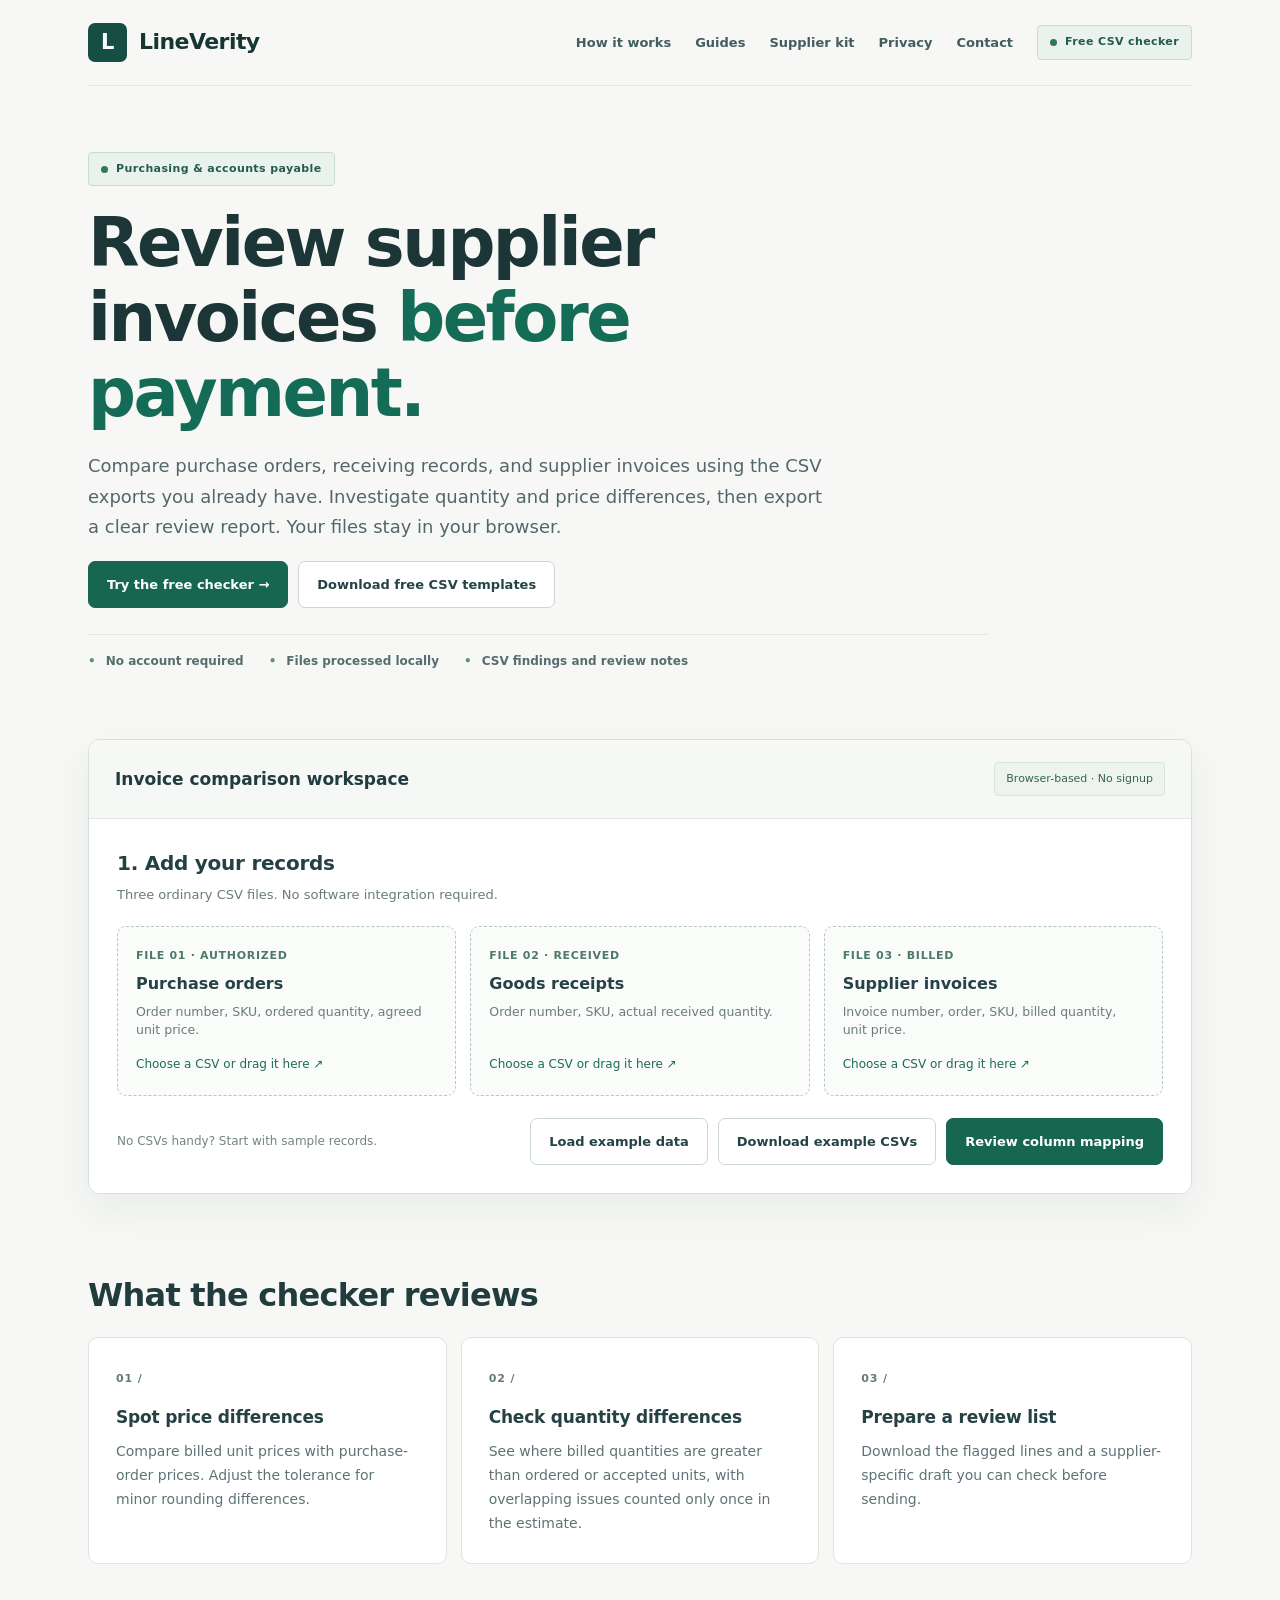
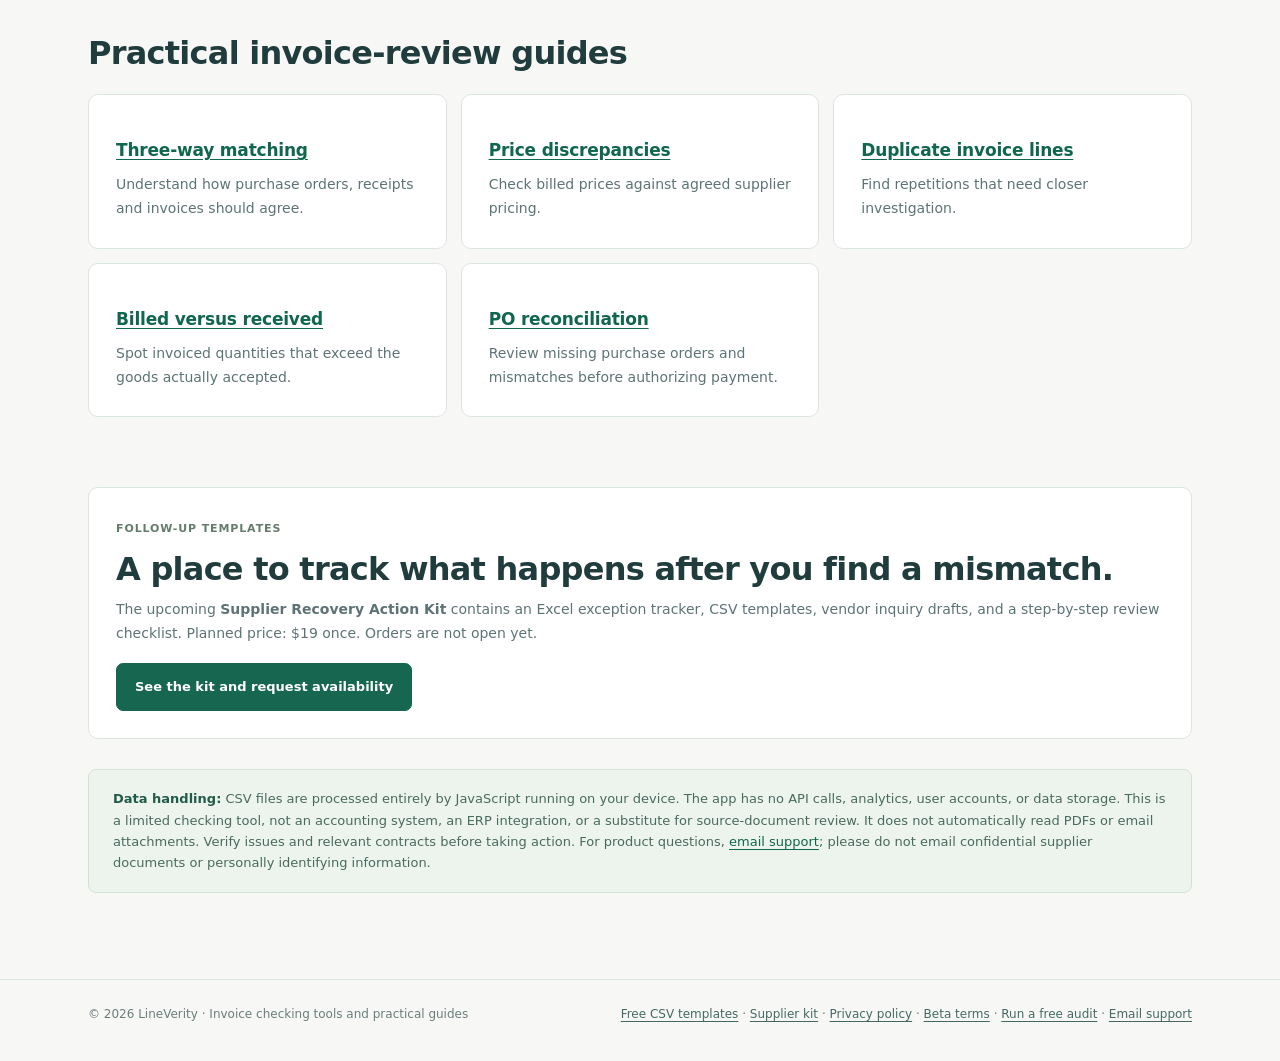
==== commit 6279d22f: "Make website copy precise, professional and visually consistent" ====
--- a/index.html
+++ b/index.html
@@ -1,22 +1,22 @@
 <!doctype html>
 <html lang="en"><head><meta charset="utf-8"><meta name="viewport" content="width=device-width, initial-scale=1">
-<meta name="theme-color" content="#081523"><link rel="canonical" href="https://earnest-sprite-f58253.netlify.app/"><meta property="og:type" content="website"><meta property="og:title" content="LineVerity — Free private invoice CSV checker"><meta property="og:description" content="Compare purchase orders, receiving records and vendor invoices locally in your browser. Download a discrepancy report without uploading sensitive CSVs."><meta property="og:url" content="https://earnest-sprite-f58253.netlify.app/"><meta name="description" content="LineVerity privately compares CSV purchase orders, goods receipts and vendor invoices in your browser. Find price differences, invoiced-over-received quantities and possible duplicates. No account or uploads."><title>LineVerity — Find invoice discrepancies before you pay</title>
+<meta name="theme-color" content="#f7f8f6"><link rel="canonical" href="https://earnest-sprite-f58253.netlify.app/"><meta property="og:type" content="website"><meta property="og:title" content="LineVerity — Free private invoice CSV checker"><meta property="og:description" content="Compare purchase orders, receiving records and vendor invoices locally in your browser. Download a discrepancy report without uploading sensitive CSVs."><meta property="og:url" content="https://earnest-sprite-f58253.netlify.app/"><meta name="description" content="LineVerity privately compares CSV purchase orders, goods receipts and vendor invoices in your browser. Find price differences, invoiced-over-received quantities and possible duplicates. No account or uploads."><title>LineVerity | Supplier invoice checks from CSV files</title>
 <link rel="icon" href="favicon.svg" type="image/svg+xml">
 <style>
 :root{color-scheme:dark;--bg:#081523;--panel:#101f31;--panel2:#14273b;--line:#293e52;--white:#f1f7fc;--muted:#9aafc2;--mint:#9df5d3;--blue:#84b9ff;--orange:#ffc694;--red:#ff9f9f;--shadow:0 24px 70px #02101d99}*{box-sizing:border-box}html{scroll-behavior:smooth}body{margin:0;background:radial-gradient(ellipse at 15% -8%,#15394b 0,transparent 44%),radial-gradient(ellipse at 98% 20%,#182c4d 0,transparent 32%),var(--bg);font:15px/1.6 Inter,ui-sans-serif,system-ui,-apple-system,Segoe UI,Arial;color:var(--white);min-height:100vh}button,input,select{font:inherit}button{cursor:pointer}a{color:var(--mint)}.wrap{max-width:1160px;margin:auto;padding:0 28px}header{height:86px;border-bottom:1px solid #ffffff13;display:flex;align-items:center;justify-content:space-between}.brand{font-size:22px;letter-spacing:-.8px;font-weight:850;color:var(--white);text-decoration:none;display:flex;align-items:center;gap:12px}.mark{width:39px;height:39px;display:inline-grid;place-items:center;background:linear-gradient(135deg,#b5ffe1,#71c5e3);border-radius:12px;color:#07313a;font-weight:900;font-size:22px}.nav{display:flex;align-items:center;gap:24px;font-size:13px}.nav a{color:var(--muted);text-decoration:none}.tag{display:inline-flex;align-items:center;gap:8px;border:1px solid #75ceaf67;color:var(--mint);padding:7px 12px;font-size:12px;border-radius:90px;background:#9ef7d20c;font-weight:650;letter-spacing:.1px}.dot{width:7px;height:7px;border-radius:50%;background:var(--mint)}.hero{padding:70px 0 44px;max-width:800px}.hero h1{font-size:clamp(40px,6vw,72px);letter-spacing:-3.5px;line-height:1.045;margin:23px 0 21px;font-weight:820}.hero h1 span{color:var(--mint)}.hero p{color:#b1c6d8;font-size:19px;line-height:1.65;max-width:680px}.proof{display:flex;flex-wrap:wrap;gap:16px 25px;color:#b9d0df;font-size:12px;font-weight:600;margin-top:26px}.proof span:before{content:'✓';margin-right:8px;color:var(--mint)}.workbench{background:linear-gradient(135deg,#142a3d,#101d30 60%);box-shadow:var(--shadow);border:1px solid #ffffff26;border-radius:20px;overflow:hidden;margin:30px 0 85px}.topbar{display:flex;justify-content:space-between;align-items:center;padding:22px 26px;border-bottom:1px solid var(--line);gap:12px;flex-wrap:wrap}.topbar strong{font-size:17px}.muted{color:var(--muted)}.tiny{font-size:12px}.pill{font-size:11px;border-radius:99px;background:#9df5d31a;border:1px solid #9df5d34a;color:var(--mint);padding:7px 11px}.stage{padding:28px}.sectionhead{display:flex;justify-content:space-between;align-items:baseline;gap:12px}.sectionhead h2{margin:0;font-size:20px;letter-spacing:-.4px}.sectionhead p{margin:4px 0 20px;color:var(--muted);font-size:13px}.files{display:grid;grid-template-columns:repeat(3,1fr);gap:14px}.drop{border:1px dashed #4b697f;border-radius:13px;min-height:170px;padding:20px 18px;background:#08182770;display:flex;flex-direction:column;gap:6px;transition:all .15s;cursor:pointer}.drop:hover,.drop.over{background:#16374b;border-color:var(--mint)}.drop.loaded{border-style:solid;border-color:#91e7c49a;background:#16453630}.drop input{display:none}.drop .number{font-size:11px;color:var(--mint);font-weight:750;letter-spacing:1px}.drop strong{font-size:16px}.drop small{line-height:1.4;color:var(--muted)}.drop .stat{margin-top:auto;font-size:12px;color:var(--mint)}.actions{display:flex;align-items:center;justify-content:space-between;gap:14px;margin-top:22px;flex-wrap:wrap}.actions p{color:var(--muted);font-size:12px;margin:0}.btn{border:1px solid #ffffff2e;padding:12px 18px;border-radius:10px;color:var(--white);background:#ffffff0d;font-weight:700;font-size:13px;transition:.12s}.btn:hover{background:#ffffff22}.btn.primary{background:var(--mint);color:#07312b;border-color:var(--mint)}.btn.primary:hover{background:#ccffe9}.btn:disabled{opacity:.5;cursor:not-allowed}.buttons{display:flex;gap:10px;flex-wrap:wrap}.mapping{margin-top:22px;display:none;border-top:1px solid var(--line);padding-top:24px}.mapping.visible{display:block}.mapping-grids{display:grid;grid-template-columns:repeat(3,1fr);gap:14px}.map-group{border:1px solid var(--line);border-radius:13px;background:#08182790;padding:16px}.map-group h3{margin:0 0 14px;font-size:13px}.map-row{margin:9px 0}.map-row label{font-size:11px;color:#b7cddd;display:block;margin-bottom:3px}.map-row select{width:100%;background:#162b41;color:var(--white);border:1px solid #395066;padding:8px;border-radius:7px;font-size:12px}.advanced{margin-top:14px;display:flex;align-items:center;gap:14px;flex-wrap:wrap}.advanced input{width:90px;background:#081827;color:white;border:1px solid #395066;padding:7px;border-radius:6px}.alert{display:none;margin:16px 0 0;border:1px solid #ffb8a758;border-radius:10px;background:#4b252544;color:#ffd6c6;padding:13px 16px;font-size:13px}.alert.visible{display:block}.results{display:none;border-top:1px solid var(--line);padding:28px}.results.visible{display:block}.metrics{display:grid;grid-template-columns:repeat(4,1fr);gap:12px}.metric{border:1px solid var(--line);border-radius:12px;padding:18px;background:#08182799}.metric b{display:block;font-size:28px;line-height:1.3;letter-spacing:-1px}.metric small{color:var(--muted)}.metric.emphasis b{color:var(--mint)}.resulthead{display:flex;align-items:center;justify-content:space-between;gap:12px;flex-wrap:wrap;margin:28px 0 14px}.resulthead h3{margin:0;font-size:17px}.tablewrap{overflow:auto;border:1px solid var(--line);border-radius:10px}table{width:100%;border-collapse:collapse;min-width:860px;font-size:12px}th,td{padding:12px 14px;text-align:left;border-bottom:1px solid #ffffff15;vertical-align:top}th{background:#21354a;color:#c6daea;font-size:11px;letter-spacing:.4px;text-transform:uppercase}tr:last-child td{border-bottom:0}td{color:#dce9f2}.issuecode{font-weight:750;color:var(--orange)}.high{color:var(--red)}.review{color:var(--orange)}.info{color:var(--blue)}.disclaimer{margin-top:18px;padding:15px 18px;background:#203247;border-radius:10px;color:#bcd0e1;font-size:12px;line-height:1.65}section.info{padding:0 0 82px}.info h2{font-size:32px;line-height:1.2;letter-spacing:-1.1px;margin:0 0 22px}.value-grid{display:grid;grid-template-columns:repeat(3,1fr);gap:16px}.value{background:#102236b9;border:1px solid #ffffff1a;border-radius:14px;padding:27px}.value span{font-size:23px;color:var(--mint)}.value h3{margin:13px 0 8px;font-size:17px}.value p{color:#adc3d3;margin:0;font-size:14px}.footer{border-top:1px solid #ffffff1c;padding:25px 0 36px;color:#7f9daf;font-size:12px}.footer .wrap{display:flex;gap:12px;justify-content:space-between;flex-wrap:wrap}.footer a{color:#adc4d5}.note{padding:18px 24px;border-radius:12px;background:#9df5d30d;border:1px solid #9df5d330;color:#bdd2d9;margin:0 0 86px;font-size:13px}.note strong{color:var(--mint)}.checkbox{display:flex;gap:8px;align-items:center} .sr-only{position:absolute;width:1px;height:1px;padding:0;margin:-1px;overflow:hidden;clip:rect(0,0,0,0);white-space:nowrap;border:0}
 @media(max-width:850px){.files,.mapping-grids,.value-grid{grid-template-columns:1fr}.metrics{grid-template-columns:1fr 1fr}.hero{padding-top:42px}.hero h1{letter-spacing:-2px}.nav a{display:none}.stage{padding:20px}.results{padding:20px}.topbar{padding:18px 20px}}
 @media(max-width:470px){.metrics{grid-template-columns:1fr 1fr}.metric{padding:13px}.metric b{font-size:23px}.hero p{font-size:16px}.btn{padding:11px 13px}}
-</style></head>
-<body><div class="wrap"><header><a href="#" class="brand"><span class="mark">L</span> LineVerity</a><nav class="nav"><a href="#how">How it works</a><a href="#guides">Guides</a><a href="/supplier-recovery-kit.html">Supplier kit</a><a href="#privacy">Privacy</a><a href="mailto:brendenlea05ai@gmail.com?subject=LineVerity%20support">Contact</a><span class="tag"><span class="dot"></span> Free early access</span></nav></header>
-<main><div class="hero"><span class="tag"><span class="dot"></span> A better way to review supplier invoices</span><h1>Find the invoice errors <span>you almost paid.</span></h1><p>Compare purchase orders, goods receipts, and supplier invoices at the line-item level. Find questionable charges in seconds—without uploading sensitive financial data to a server.</p><div style="display:flex;gap:10px;flex-wrap:wrap;margin:18px 0 0"><a class="btn primary" href="#app" style="text-decoration:none">Try the free checker →</a><a class="btn" href="/free-invoice-csv-templates.html" style="text-decoration:none">Download free CSV templates</a></div><div class="proof"><span>No login</span><span>Files stay on your device</span><span>Download audit-ready CSV</span><span>Printable vendor review packet</span><span>No AI hallucinations</span></div></div>
-<div class="workbench" id="app"><div class="topbar"><strong>Three-way invoice audit</strong><div class="pill">● Browser-only processing · Free beta</div></div><div class="stage"><div class="sectionhead"><div><h2>1. Add your records</h2><p>Three ordinary CSV files. No software integration required.</p></div></div><div class="files">
+</style><link rel="stylesheet" href="/brand.css"></head>
+<body><div class="wrap"><header><a href="#" class="brand"><span class="mark">L</span> LineVerity</a><nav class="nav"><a href="#how">How it works</a><a href="#guides">Guides</a><a href="/supplier-recovery-kit.html">Supplier kit</a><a href="#privacy">Privacy</a><a href="mailto:brendenlea05ai@gmail.com?subject=LineVerity%20support">Contact</a><span class="tag"><span class="dot"></span> Free CSV checker</span></nav></header>
+<main><div class="hero"><span class="tag"><span class="dot"></span> Purchasing &amp; accounts payable</span><h1>Review supplier invoices <span>before payment.</span></h1><p>Compare purchase orders, receiving records, and supplier invoices using the CSV exports you already have. Investigate quantity and price differences, then export a clear review report. Your files stay in your browser.</p><div style="display:flex;gap:10px;flex-wrap:wrap;margin:18px 0 0"><a class="btn primary" href="#app" style="text-decoration:none">Try the free checker →</a><a class="btn" href="/free-invoice-csv-templates.html" style="text-decoration:none">Download free CSV templates</a></div><div class="proof"><span>No account required</span><span>Files processed locally</span><span>CSV findings and review notes</span></div></div>
+<div class="workbench" id="app"><div class="topbar"><strong>Invoice comparison workspace</strong><div class="pill">Browser-based · No signup</div></div><div class="stage"><div class="sectionhead"><div><h2>1. Add your records</h2><p>Three ordinary CSV files. No software integration required.</p></div></div><div class="files">
 <label class="drop" id="drop-po"><span class="number">FILE 01 · AUTHORIZED</span><strong>Purchase orders</strong><small>Order number, SKU, ordered quantity, agreed unit price.</small><input type="file" id="file-po" accept=".csv,text/csv"><span class="stat" id="stat-po">Choose a CSV or drag it here ↗</span></label>
 <label class="drop" id="drop-receipts"><span class="number">FILE 02 · RECEIVED</span><strong>Goods receipts</strong><small>Order number, SKU, actual received quantity.</small><input type="file" id="file-receipts" accept=".csv,text/csv"><span class="stat" id="stat-receipts">Choose a CSV or drag it here ↗</span></label>
 <label class="drop" id="drop-invoices"><span class="number">FILE 03 · BILLED</span><strong>Supplier invoices</strong><small>Invoice number, order, SKU, billed quantity, unit price.</small><input type="file" id="file-invoices" accept=".csv,text/csv"><span class="stat" id="stat-invoices">Choose a CSV or drag it here ↗</span></label></div>
-<div class="actions"><p>No files? Open the preloaded realistic demo.</p><div class="buttons"><button class="btn" id="demo">Use demo data</button><button class="btn" id="template">Get sample CSV templates ↓</button><button class="btn primary" id="mapButton">Review column mapping →</button></div></div>
-<div class="mapping" id="mapping"><div class="sectionhead"><div><h2>2. Confirm column mapping</h2><p>We detect common headers. Change any incorrect match before running.</p></div></div><div class="mapping-grids" id="mappingGrids"></div><div class="advanced"><label>Unit price tolerance ($ / unit): <input type="number" id="tolerance" value="0.01" min="0" step="0.01"></label><span class="tiny muted">Strict PO + SKU matching · Accepted quantities only · No automatic approvals</span></div><div class="actions"><p>Large files run locally in your browser, not in the cloud.</p><button class="btn primary" id="run">Run private audit →</button></div></div><div class="alert" role="alert" id="error"></div></div>
-<div class="results" id="results"><div class="sectionhead"><div><h2>3. Your audit report</h2><p>Amounts are potential discrepancies to investigate—not guaranteed recoveries.</p></div></div><div class="metrics"><div class="metric emphasis"><b id="exposure">$0</b><small>Possible exposure*</small></div><div class="metric"><b id="flagged">0</b><small>Flagged PO / SKU combinations</small></div><div class="metric"><b id="review">0</b><small>Other combinations needing review</small></div><div class="metric"><b id="matched">0</b><small>Fully matched combinations</small></div></div><div class="resulthead"><h3>Discrepancies and review notes</h3><div class="buttons"><button class="btn" id="copySummary">Copy summary</button><button class="btn" id="packet">Download review packet ↓</button><button class="btn primary" id="downloadReport">Download report CSV ↓</button></div></div><div class="tablewrap"><table><thead><tr><th>Priority</th><th>Issue</th><th>Purchase order</th><th>SKU</th><th>Poss. exposure</th><th>What to check</th></tr></thead><tbody id="issueTable"></tbody></table></div><p class="disclaimer" id="reportDisclaimer"></p></div></div>
-<section class="info" id="how"><h2>Designed for the moment before payment.</h2><div class="value-grid"><div class="value"><span>01 /</span><h3>Spot price differences</h3><p>Find vendor invoice unit prices above your weighted PO unit price, with a tolerance you control.</p></div><div class="value"><span>02 /</span><h3>Challenge quantity discrepancies</h3><p>Compare what was ordered, received, and billed. See possible overbilling without adding overlapping risks twice.</p></div><div class="value"><span>03 /</span><h3>Build a defensible review list</h3><p>Export flagged line items as CSV and produce printable supplier review drafts without uploading data.</p></div></div></section>
-<section class="info" id="guides"><h2>Guides for invoice checks</h2><div class="value-grid"><div class="value"><h3><a href="/guides/three-way-match.html">Three-way matching</a></h3><p>Understand how purchase orders, receipts and invoices should agree.</p></div><div class="value"><h3><a href="/guides/invoice-price-variance.html">Price discrepancies</a></h3><p>Check billed prices against agreed supplier pricing.</p></div><div class="value"><h3><a href="/guides/duplicate-invoice-lines.html">Duplicate invoice lines</a></h3><p>Find repetitions that need closer investigation.</p></div><div class="value"><h3><a href="/guides/billed-vs-received.html">Billed versus received</a></h3><p>Spot invoiced quantities that exceed the goods actually accepted.</p></div><div class="value"><h3><a href="/guides/purchase-order-reconciliation.html">PO reconciliation</a></h3><p>Review missing purchase orders and mismatches before authorizing payment.</p></div></div></section><section class="info" id="recovery-kit" style="padding-bottom:30px"><div class="value-grid" style="grid-template-columns:1fr"><div class="value"><span>FOLLOW-UP /</span><h2 style="margin:10px 0">Found a questionable invoice? Keep the resolution organized.</h2><p>Our upcoming <strong style="color:#eafcf4">Supplier Recovery Action Kit</strong> includes an Excel exception tracker, purchase-order and invoice templates, vendor inquiry drafts, and a review checklist. Planned $19 one-time download; checkout is not active yet.</p><p style="margin-top:17px"><a class="btn primary" href="/supplier-recovery-kit.html" style="display:inline-block;text-decoration:none">Explore the kit &amp; request availability →</a></p></div></div></section><div class="note" id="privacy"><strong>Private by design:</strong> CSV files are processed entirely by JavaScript running on your device. The app has no API calls, analytics, user accounts, or data storage. This is an early-access checking aid—not accounting advice, a payment blocker, an ERP integration, or a substitute for reviewing source documents. It does not automatically read PDFs or email attachments. Verify issues and relevant contracts before taking action. For product questions, <a href="mailto:brendenlea05ai@gmail.com?subject=LineVerity%20support">email support</a>; please do not email confidential supplier documents or personally identifying information.</div>
-</main></div><footer class="footer"><div class="wrap"><div>© 2026 LineVerity · An independent functional beta</div><div><a href="/free-invoice-csv-templates.html">Free CSV templates</a> · <a href="/supplier-recovery-kit.html">Supplier kit</a> · <a href="/privacy.html">Privacy policy</a> · <a href="/terms.html">Beta terms</a> · <a href="#app">Run a free audit</a> · <a href="mailto:brendenlea05ai@gmail.com?subject=LineVerity%20support">Email support</a></div></div></footer>
+<div class="actions"><p>No CSVs handy? Start with sample records.</p><div class="buttons"><button class="btn" id="demo">Load example data</button><button class="btn" id="template">Download example CSVs</button><button class="btn primary" id="mapButton">Review column mapping</button></div></div>
+<div class="mapping" id="mapping"><div class="sectionhead"><div><h2>2. Confirm column mapping</h2><p>Column suggestions are based on your headers. Review each selection before continuing.</p></div></div><div class="mapping-grids" id="mappingGrids"></div><div class="advanced"><label>Unit price tolerance ($ / unit): <input type="number" id="tolerance" value="0.01" min="0" step="0.01"></label><span class="tiny muted">Strict PO + SKU matching · Accepted quantities only · No automatic approvals</span></div><div class="actions"><p>Comparison runs in your browser. No files are sent to LineVerity.</p><button class="btn primary" id="run">Compare files →</button></div></div><div class="alert" role="alert" id="error"></div></div>
+<div class="results" id="results"><div class="sectionhead"><div><h2>3. Your audit report</h2><p>Amounts are potential discrepancies to investigate—not guaranteed recoveries.</p></div></div><div class="metrics"><div class="metric emphasis"><b id="exposure">$0</b><small>Amount to review*</small></div><div class="metric"><b id="flagged">0</b><small>Flagged PO / SKU combinations</small></div><div class="metric"><b id="review">0</b><small>Other combinations needing review</small></div><div class="metric"><b id="matched">0</b><small>Fully matched combinations</small></div></div><div class="resulthead"><h3>Discrepancies and review notes</h3><div class="buttons"><button class="btn" id="copySummary">Copy summary</button><button class="btn" id="packet">Download review packet ↓</button><button class="btn primary" id="downloadReport">Export findings (.csv)</button></div></div><div class="tablewrap"><table><thead><tr><th>Priority</th><th>Issue</th><th>Purchase order</th><th>SKU</th><th>Poss. exposure</th><th>What to check</th></tr></thead><tbody id="issueTable"></tbody></table></div><p class="disclaimer" id="reportDisclaimer"></p></div></div>
+<section class="info" id="how"><h2>What the checker reviews</h2><div class="value-grid"><div class="value"><span>01 /</span><h3>Spot price differences</h3><p>Compare billed unit prices with purchase-order prices. Adjust the tolerance for minor rounding differences.</p></div><div class="value"><span>02 /</span><h3>Check quantity differences</h3><p>See where billed quantities are greater than ordered or accepted units, with overlapping issues counted only once in the estimate.</p></div><div class="value"><span>03 /</span><h3>Prepare a review list</h3><p>Download the flagged lines and a supplier-specific draft you can check before sending.</p></div></div></section>
+<section class="info" id="guides"><h2>Practical invoice-review guides</h2><div class="value-grid"><div class="value"><h3><a href="/guides/three-way-match.html">Three-way matching</a></h3><p>Understand how purchase orders, receipts and invoices should agree.</p></div><div class="value"><h3><a href="/guides/invoice-price-variance.html">Price discrepancies</a></h3><p>Check billed prices against agreed supplier pricing.</p></div><div class="value"><h3><a href="/guides/duplicate-invoice-lines.html">Duplicate invoice lines</a></h3><p>Find repetitions that need closer investigation.</p></div><div class="value"><h3><a href="/guides/billed-vs-received.html">Billed versus received</a></h3><p>Spot invoiced quantities that exceed the goods actually accepted.</p></div><div class="value"><h3><a href="/guides/purchase-order-reconciliation.html">PO reconciliation</a></h3><p>Review missing purchase orders and mismatches before authorizing payment.</p></div></div></section><section class="info" id="recovery-kit" style="padding-bottom:30px"><div class="value-grid" style="grid-template-columns:1fr"><div class="value"><span>FOLLOW-UP TEMPLATES</span><h2 style="margin:10px 0">A place to track what happens after you find a mismatch.</h2><p>The upcoming <strong>Supplier Recovery Action Kit</strong> contains an Excel exception tracker, CSV templates, vendor inquiry drafts, and a step-by-step review checklist. Planned price: $19 once. Orders are not open yet.</p><p style="margin-top:17px"><a class="btn primary" href="/supplier-recovery-kit.html" style="display:inline-block;text-decoration:none">See the kit and request availability</a></p></div></div></section><div class="note" id="privacy"><strong>Data handling:</strong> CSV files are processed entirely by JavaScript running on your device. The app has no API calls, analytics, user accounts, or data storage. This is a limited checking tool, not an accounting system, an ERP integration, or a substitute for source-document review. It does not automatically read PDFs or email attachments. Verify issues and relevant contracts before taking action. For product questions, <a href="mailto:brendenlea05ai@gmail.com?subject=LineVerity%20support">email support</a>; please do not email confidential supplier documents or personally identifying information.</div>
+</main></div><footer class="footer"><div class="wrap"><div>© 2026 LineVerity · Invoice checking tools and practical guides</div><div><a href="/free-invoice-csv-templates.html">Free CSV templates</a> · <a href="/supplier-recovery-kit.html">Supplier kit</a> · <a href="/privacy.html">Privacy policy</a> · <a href="/terms.html">Beta terms</a> · <a href="#app">Run a free audit</a> · <a href="mailto:brendenlea05ai@gmail.com?subject=LineVerity%20support">Email support</a></div></div></footer>
 <script src="engine.js"></script><script src="packet.js"></script><script src="app.js"></script></body></html>
--- a/brand.css
+++ b/brand.css
@@ -0,0 +1,99 @@
+/* LineVerity visual system. Plain-language financial operations software. */
+:root{color-scheme:light;--bg:#f7f8f6;--panel:#ffffff;--panel2:#f0f4f0;--line:#dbe3df;--white:#20363c;--muted:#607276;--mint:#146b56;--blue:#225b77;--orange:#915c22;--red:#9c453f;--shadow:0 16px 52px rgba(35,56,55,.075)}
+*,*:before,*:after{box-sizing:border-box}
+html{scroll-behavior:smooth}
+body{background:#f7f8f6;color:#20363c;font:15px/1.65 system-ui,-apple-system,BlinkMacSystemFont,"Segoe UI",Arial,sans-serif}
+a{color:#11664e;text-underline-offset:3px}
+a:hover{color:#0e493a}a:focus-visible,button:focus-visible,input:focus-visible,select:focus-visible{outline:3px solid #7caa9a;outline-offset:3px}
+header{border-color:#e0e6e1}
+.brand{color:#163633;letter-spacing:-.55px;font-weight:760}
+.mark{border-radius:7px;background:#164e43;color:white;font-size:21px}
+.nav a{color:#435c60;font-size:13px;font-weight:600}
+.nav a:hover{color:#146b56}
+.tag{background:#eaf2ed;border:1px solid #c8dbd0;border-radius:4px;color:#245b4b;font-size:11px;letter-spacing:.035em}
+.dot{background:#31755d}
+.hero{padding:66px 0 43px;max-width:900px}
+.hero h1{font-size:clamp(38px,5.7vw,67px);line-height:1.12;font-weight:770;letter-spacing:-2.5px;margin:20px 0 20px;color:#1c3537;max-width:860px}
+.hero h1 span{color:#146b56}
+.hero p{color:#52676b;font-size:18px;line-height:1.7;max-width:735px}
+.proof{border-top:1px solid #dfe7e1;padding-top:17px;color:#566d70;font-weight:560;font-size:12px;gap:8px 25px}
+.proof span:before{content:"•";margin-right:10px;color:#678f7c}
+.workbench{background:#fff;border:1px solid #d7dfda;box-shadow:0 16px 42px #203b3510;border-radius:12px;margin:24px 0 82px}
+.topbar{background:#f5f8f5;border-bottom:1px solid #e1e8e3}
+.topbar strong{color:#213c40;font-size:17px}
+.pill{background:#edf4ed;border:1px solid #d8e5da;color:#376354;border-radius:4px;font-size:11px}
+.muted{color:#66797a}.tiny{font-size:12px}
+.stage{background:#fff}
+.sectionhead h2{color:#244043;font-size:20px;letter-spacing:-.25px}
+.sectionhead p{color:#6a7b7d}
+.drop{background:#fafcf9;border:1px dashed #b7c8c0;border-radius:9px}
+.drop:hover,.drop.over{background:#f2f9f4;border-color:#34816b}
+.drop.loaded{background:#eff7f2;border-style:solid;border-color:#98bea8}
+.drop .number{color:#4d796a;letter-spacing:.7px}
+.drop strong{color:#254248}
+.drop small{color:#697c7d}
+.drop .stat{color:#1d6b56}
+.actions p{color:#738385}
+.btn,.action{border-radius:7px;transition:background-color .15s ease,border-color .15s ease;box-shadow:none}
+.btn{background:#fff;border:1px solid #cad7d0;color:#244345;font-weight:680}
+.btn:hover{background:#f1f6f3;border-color:#a8bfb3}
+.btn.primary{background:#176750;border:1px solid #176750;color:#fff}
+.btn.primary:hover{background:#0d543f;border-color:#0d543f}
+.btn:disabled{opacity:.55}
+.mapping{border-color:#d9e3dd}
+.map-group{background:#f9fbf8;border-color:#dbe4de;border-radius:9px}
+.map-group h3{color:#2c4e4d}
+.map-row label{color:#5e7374}
+.map-row select,.advanced input{background:#fff;color:#253d40;border:1px solid #bdccc4;border-radius:6px}
+.alert.visible{color:#8d3632;background:#fff3f0;border-color:#e5c2b9}
+.results{background:#fff;border-color:#dfe6e0}
+.metric{background:#f9fbf9;border-color:#dce4df;border-radius:9px}
+.metric b{color:#234041;font-weight:750}
+.metric small{color:#637777}.metric.emphasis b{color:#146b56}
+.resulthead h3{color:#244245}
+.tablewrap{border-color:#dae4db;border-radius:7px}
+th{background:#f1f5f2;color:#526c6c;border-bottom:1px solid #d9e4dc}
+td{color:#304a4c;border-bottom:1px solid #edf1ee}
+.issuecode{color:#795220}.high{color:#a0433c}.review{color:#93631e}.info{color:#245b77}
+.disclaimer{background:#f1f6f2;color:#526a68;border:1px solid #e0e9e1}
+section.info{padding-bottom:70px}
+.info h2{color:#203c3c;font-weight:760;letter-spacing:-.75px}
+.value-grid{gap:14px}
+.value{background:#fff;border:1px solid #dce5df;border-radius:10px;padding:27px}
+.value span{color:#647c6b;font-size:11px;font-weight:750;letter-spacing:.08em}
+.value h3{font-size:17px;letter-spacing:-.2px;margin:14px 0 9px;color:#264144}
+.value p{color:#5d7375;line-height:1.7}
+.note{background:#edf4ee;border:1px solid #d2e3d5;color:#496a60;border-radius:8px}
+.note strong{color:#225b49}
+.footer{border-color:#dbe4de;color:#6b7d7c}
+.footer a{color:#446965}
+footer{border-color:#dbe4de;color:#6b7d7c}
+footer a{color:#446965}
+body>main{max-width:970px;margin:auto;padding:22px 27px 90px}
+body>main header{padding:17px 0}
+body>main nav a{color:#4b6765;text-decoration:none;font-weight:580}
+body>main h1{color:#1a3538;font-weight:760;line-height:1.12;letter-spacing:-2px}
+body>main h2{color:#254445;letter-spacing:-.5px}
+body>main h3{color:#254445}
+body>main p,body>main li{color:#546b6e}
+body>main .lead{color:#536e71}
+body>main .eyebrow{color:#32715c;letter-spacing:.11em;font-weight:680}
+body>main .badge{background:#edf4ed;color:#315e4b;border:1px solid #d2e3d5;border-radius:5px}
+body>main .grid{gap:14px}
+body>main .card{background:#fff;border:1px solid #dce5df;border-radius:9px}
+body>main .card h3{color:#244447}
+body>main .card p{color:#607575}
+body>main .action{background:#176750;color:#fff;border:1px solid #176750;font-weight:700}
+body>main .action:hover{background:#0e543f}
+body>main .action.alt{background:white;color:#2b5b4c;border:1px solid #c7d5ce}
+body>main .notice{background:#f0f6f1;border-left:3px solid #27765b;border-radius:3px}
+body>main .notice p{color:#4b665a}
+body>main th{color:#4c6661}
+body>main td{color:#536b6b}
+body>main .cta{background:#176750;color:#fff;border-radius:7px}
+body>main .note{background:#edf4ee;color:#4f6860}
+body>main .note p{color:#4f6860}
+body>main footer{border-color:#dbe4de;color:#788685}
+@media(max-width:850px){.hero{padding-top:45px}.hero h1{letter-spacing:-1.7px}.files,.mapping-grids,.value-grid{grid-template-columns:1fr}.nav a{display:inline}.nav a:nth-of-type(n+3){display:none}.nav .tag{display:none}.metrics{grid-template-columns:1fr 1fr}}
+@media(max-width:560px){.wrap{padding:0 18px}header{height:auto;min-height:72px}.brand{font-size:20px}.mark{height:34px;width:34px}.nav{gap:12px}.nav a{font-size:12px}.hero h1{font-size:clamp(36px,10vw,49px);letter-spacing:-1.4px}.hero p{font-size:16px}.proof{line-height:1.4}.files,.mapping-grids,.value-grid,.grid{grid-template-columns:1fr}.stage{padding:18px}.results{padding:18px}.metric{padding:13px}.metric b{font-size:22px}.workbench{border-radius:8px}.buttons{gap:8px}body>main{padding:16px 20px 60px}body>main h1{letter-spacing:-1px}body>main header{gap:12px;flex-wrap:wrap}body>main nav{gap:12px}}
+@media(prefers-reduced-motion:reduce){html{scroll-behavior:auto}.btn,.action{transition:none}}
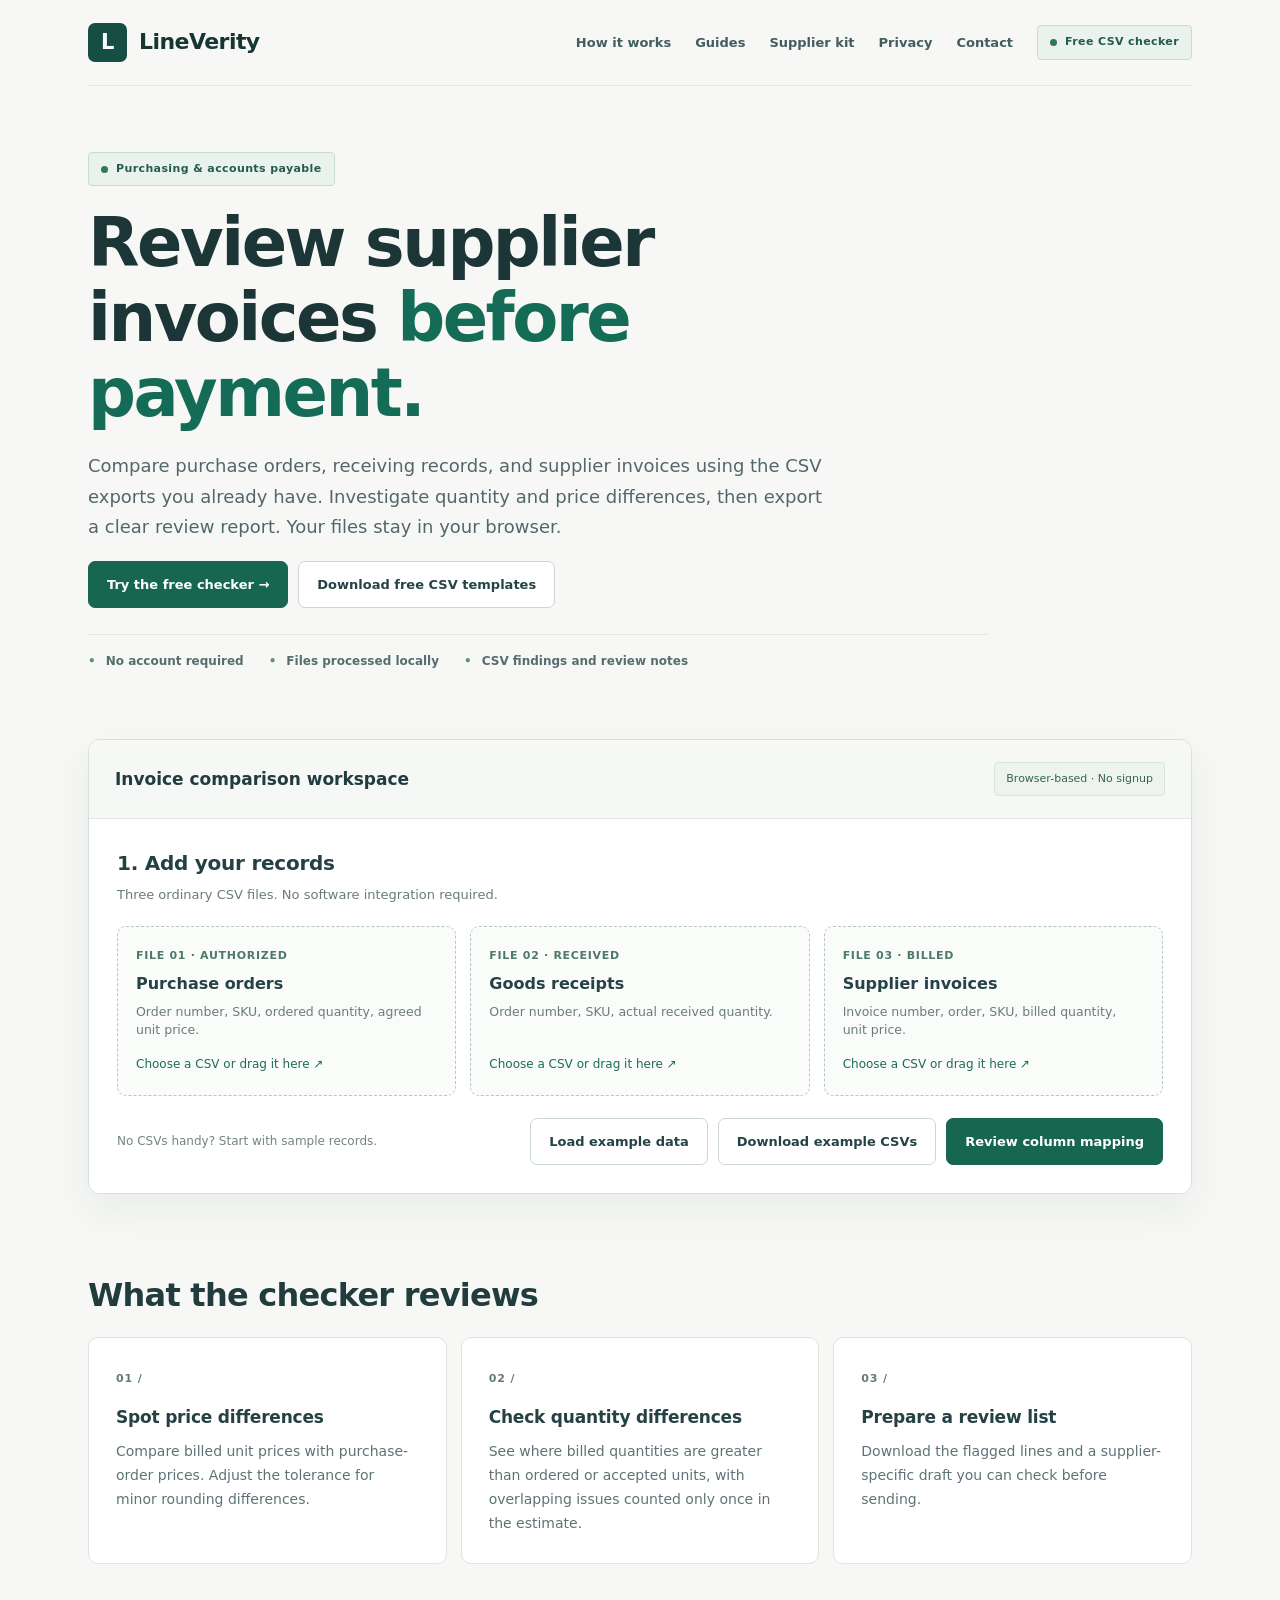
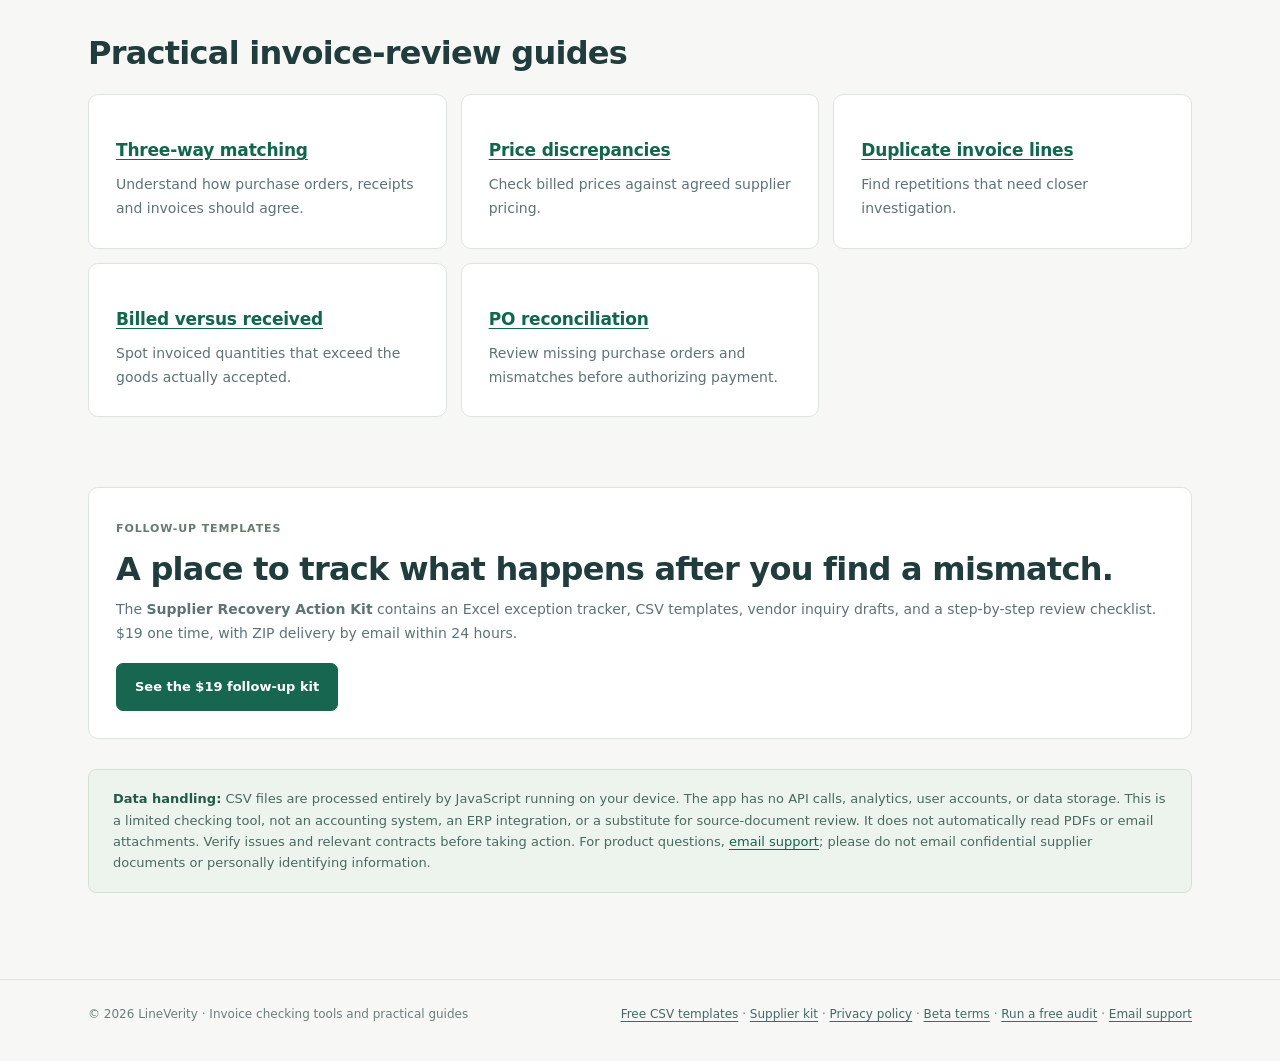
==== commit a48dfbed: "Offer $19 Stripe-hosted kit with disclosed merchant and 24-hour email delivery" ====
--- a/index.html
+++ b/index.html
@@ -15,8 +15,8 @@
 <label class="drop" id="drop-invoices"><span class="number">FILE 03 · BILLED</span><strong>Supplier invoices</strong><small>Invoice number, order, SKU, billed quantity, unit price.</small><input type="file" id="file-invoices" accept=".csv,text/csv"><span class="stat" id="stat-invoices">Choose a CSV or drag it here ↗</span></label></div>
 <div class="actions"><p>No CSVs handy? Start with sample records.</p><div class="buttons"><button class="btn" id="demo">Load example data</button><button class="btn" id="template">Download example CSVs</button><button class="btn primary" id="mapButton">Review column mapping</button></div></div>
 <div class="mapping" id="mapping"><div class="sectionhead"><div><h2>2. Confirm column mapping</h2><p>Column suggestions are based on your headers. Review each selection before continuing.</p></div></div><div class="mapping-grids" id="mappingGrids"></div><div class="advanced"><label>Unit price tolerance ($ / unit): <input type="number" id="tolerance" value="0.01" min="0" step="0.01"></label><span class="tiny muted">Strict PO + SKU matching · Accepted quantities only · No automatic approvals</span></div><div class="actions"><p>Comparison runs in your browser. No files are sent to LineVerity.</p><button class="btn primary" id="run">Compare files →</button></div></div><div class="alert" role="alert" id="error"></div></div>
-<div class="results" id="results"><div class="sectionhead"><div><h2>3. Your audit report</h2><p>Amounts are potential discrepancies to investigate—not guaranteed recoveries.</p></div></div><div class="metrics"><div class="metric emphasis"><b id="exposure">$0</b><small>Amount to review*</small></div><div class="metric"><b id="flagged">0</b><small>Flagged PO / SKU combinations</small></div><div class="metric"><b id="review">0</b><small>Other combinations needing review</small></div><div class="metric"><b id="matched">0</b><small>Fully matched combinations</small></div></div><div class="resulthead"><h3>Discrepancies and review notes</h3><div class="buttons"><button class="btn" id="copySummary">Copy summary</button><button class="btn" id="packet">Download review packet ↓</button><button class="btn primary" id="downloadReport">Export findings (.csv)</button></div></div><div class="tablewrap"><table><thead><tr><th>Priority</th><th>Issue</th><th>Purchase order</th><th>SKU</th><th>Poss. exposure</th><th>What to check</th></tr></thead><tbody id="issueTable"></tbody></table></div><p class="disclaimer" id="reportDisclaimer"></p></div></div>
+<div class="results" id="results"><div class="sectionhead"><div><h2>3. Your audit report</h2><p>Amounts are potential discrepancies to investigate—not guaranteed recoveries.</p></div></div><div class="metrics"><div class="metric emphasis"><b id="exposure">$0</b><small>Amount to review*</small></div><div class="metric"><b id="flagged">0</b><small>Flagged PO / SKU combinations</small></div><div class="metric"><b id="review">0</b><small>Other combinations needing review</small></div><div class="metric"><b id="matched">0</b><small>Fully matched combinations</small></div></div><div class="resulthead"><h3>Discrepancies and review notes</h3><div class="buttons"><button class="btn" id="copySummary">Copy summary</button><button class="btn" id="packet">Download review packet ↓</button><button class="btn primary" id="downloadReport">Export findings (.csv)</button></div></div><div class="tablewrap"><table><thead><tr><th>Priority</th><th>Issue</th><th>Purchase order</th><th>SKU</th><th>Poss. exposure</th><th>What to check</th></tr></thead><tbody id="issueTable"></tbody></table></div><p class="demo-banner" id="demoIndicator" hidden><strong>Example data:</strong> This report uses fictional orders, receipts and invoice lines. The figures are not actual supplier savings.</p><p class="disclaimer" id="reportDisclaimer"></p><div class="audit-next"><div><strong>Need to track unresolved discrepancies?</strong><p>The Supplier Recovery Action Kit includes an Excel review tracker and vendor inquiry drafts. $19 one time; delivered by email within 24 hours after checkout.</p></div><a href="https://buy.stripe.com/4gMbIU0dobFMdLh6JL7AI00" target="_blank" rel="noopener noreferrer" class="btn primary" style="text-decoration:none">Buy the $19 kit</a></div></div></div>
 <section class="info" id="how"><h2>What the checker reviews</h2><div class="value-grid"><div class="value"><span>01 /</span><h3>Spot price differences</h3><p>Compare billed unit prices with purchase-order prices. Adjust the tolerance for minor rounding differences.</p></div><div class="value"><span>02 /</span><h3>Check quantity differences</h3><p>See where billed quantities are greater than ordered or accepted units, with overlapping issues counted only once in the estimate.</p></div><div class="value"><span>03 /</span><h3>Prepare a review list</h3><p>Download the flagged lines and a supplier-specific draft you can check before sending.</p></div></div></section>
-<section class="info" id="guides"><h2>Practical invoice-review guides</h2><div class="value-grid"><div class="value"><h3><a href="/guides/three-way-match.html">Three-way matching</a></h3><p>Understand how purchase orders, receipts and invoices should agree.</p></div><div class="value"><h3><a href="/guides/invoice-price-variance.html">Price discrepancies</a></h3><p>Check billed prices against agreed supplier pricing.</p></div><div class="value"><h3><a href="/guides/duplicate-invoice-lines.html">Duplicate invoice lines</a></h3><p>Find repetitions that need closer investigation.</p></div><div class="value"><h3><a href="/guides/billed-vs-received.html">Billed versus received</a></h3><p>Spot invoiced quantities that exceed the goods actually accepted.</p></div><div class="value"><h3><a href="/guides/purchase-order-reconciliation.html">PO reconciliation</a></h3><p>Review missing purchase orders and mismatches before authorizing payment.</p></div></div></section><section class="info" id="recovery-kit" style="padding-bottom:30px"><div class="value-grid" style="grid-template-columns:1fr"><div class="value"><span>FOLLOW-UP TEMPLATES</span><h2 style="margin:10px 0">A place to track what happens after you find a mismatch.</h2><p>The upcoming <strong>Supplier Recovery Action Kit</strong> contains an Excel exception tracker, CSV templates, vendor inquiry drafts, and a step-by-step review checklist. Planned price: $19 once. Orders are not open yet.</p><p style="margin-top:17px"><a class="btn primary" href="/supplier-recovery-kit.html" style="display:inline-block;text-decoration:none">See the kit and request availability</a></p></div></div></section><div class="note" id="privacy"><strong>Data handling:</strong> CSV files are processed entirely by JavaScript running on your device. The app has no API calls, analytics, user accounts, or data storage. This is a limited checking tool, not an accounting system, an ERP integration, or a substitute for source-document review. It does not automatically read PDFs or email attachments. Verify issues and relevant contracts before taking action. For product questions, <a href="mailto:brendenlea05ai@gmail.com?subject=LineVerity%20support">email support</a>; please do not email confidential supplier documents or personally identifying information.</div>
+<section class="info" id="guides"><h2>Practical invoice-review guides</h2><div class="value-grid"><div class="value"><h3><a href="/guides/three-way-match.html">Three-way matching</a></h3><p>Understand how purchase orders, receipts and invoices should agree.</p></div><div class="value"><h3><a href="/guides/invoice-price-variance.html">Price discrepancies</a></h3><p>Check billed prices against agreed supplier pricing.</p></div><div class="value"><h3><a href="/guides/duplicate-invoice-lines.html">Duplicate invoice lines</a></h3><p>Find repetitions that need closer investigation.</p></div><div class="value"><h3><a href="/guides/billed-vs-received.html">Billed versus received</a></h3><p>Spot invoiced quantities that exceed the goods actually accepted.</p></div><div class="value"><h3><a href="/guides/purchase-order-reconciliation.html">PO reconciliation</a></h3><p>Review missing purchase orders and mismatches before authorizing payment.</p></div></div></section><section class="info" id="recovery-kit" style="padding-bottom:30px"><div class="value-grid" style="grid-template-columns:1fr"><div class="value"><span>FOLLOW-UP TEMPLATES</span><h2 style="margin:10px 0">A place to track what happens after you find a mismatch.</h2><p>The <strong>Supplier Recovery Action Kit</strong> contains an Excel exception tracker, CSV templates, vendor inquiry drafts, and a step-by-step review checklist. $19 one time, with ZIP delivery by email within 24 hours.</p><p style="margin-top:17px"><a class="btn primary" href="/supplier-recovery-kit.html" style="display:inline-block;text-decoration:none">See the $19 follow-up kit</a></p></div></div></section><div class="note" id="privacy"><strong>Data handling:</strong> CSV files are processed entirely by JavaScript running on your device. The app has no API calls, analytics, user accounts, or data storage. This is a limited checking tool, not an accounting system, an ERP integration, or a substitute for source-document review. It does not automatically read PDFs or email attachments. Verify issues and relevant contracts before taking action. For product questions, <a href="mailto:brendenlea05ai@gmail.com?subject=LineVerity%20support">email support</a>; please do not email confidential supplier documents or personally identifying information.</div>
 </main></div><footer class="footer"><div class="wrap"><div>© 2026 LineVerity · Invoice checking tools and practical guides</div><div><a href="/free-invoice-csv-templates.html">Free CSV templates</a> · <a href="/supplier-recovery-kit.html">Supplier kit</a> · <a href="/privacy.html">Privacy policy</a> · <a href="/terms.html">Beta terms</a> · <a href="#app">Run a free audit</a> · <a href="mailto:brendenlea05ai@gmail.com?subject=LineVerity%20support">Email support</a></div></div></footer>
 <script src="engine.js"></script><script src="packet.js"></script><script src="app.js"></script></body></html>
--- a/brand.css
+++ b/brand.css
@@ -97,3 +97,13 @@
 @media(max-width:850px){.hero{padding-top:45px}.hero h1{letter-spacing:-1.7px}.files,.mapping-grids,.value-grid{grid-template-columns:1fr}.nav a{display:inline}.nav a:nth-of-type(n+3){display:none}.nav .tag{display:none}.metrics{grid-template-columns:1fr 1fr}}
 @media(max-width:560px){.wrap{padding:0 18px}header{height:auto;min-height:72px}.brand{font-size:20px}.mark{height:34px;width:34px}.nav{gap:12px}.nav a{font-size:12px}.hero h1{font-size:clamp(36px,10vw,49px);letter-spacing:-1.4px}.hero p{font-size:16px}.proof{line-height:1.4}.files,.mapping-grids,.value-grid,.grid{grid-template-columns:1fr}.stage{padding:18px}.results{padding:18px}.metric{padding:13px}.metric b{font-size:22px}.workbench{border-radius:8px}.buttons{gap:8px}body>main{padding:16px 20px 60px}body>main h1{letter-spacing:-1px}body>main header{gap:12px;flex-wrap:wrap}body>main nav{gap:12px}}
 @media(prefers-reduced-motion:reduce){html{scroll-behavior:auto}.btn,.action{transition:none}}
+
+/* Example data label and contextual follow-up link. */
+.demo-banner{margin:20px 0 10px;padding:13px 16px;background:#f6f3eb;color:#716040;border:1px solid #e2d9c5;border-radius:7px;font-size:12px}
+.demo-banner strong{color:#6e532c}
+.demo-banner[hidden]{display:none}
+.audit-next{display:flex;justify-content:space-between;align-items:center;gap:22px;margin:24px 0 0;padding:20px;border:1px solid #d6e5dc;border-radius:9px;background:#f2f7f2}
+.audit-next strong{color:#1d4b42;font-size:15px}
+.audit-next p{margin:5px 0 0;font-size:13px;color:#546f66;max-width:660px}
+.audit-next .btn{flex:0 0 auto;white-space:nowrap;text-decoration:none}
+@media(max-width:680px){.audit-next{display:block}.audit-next .btn{display:inline-block;margin-top:14px;white-space:normal}}
